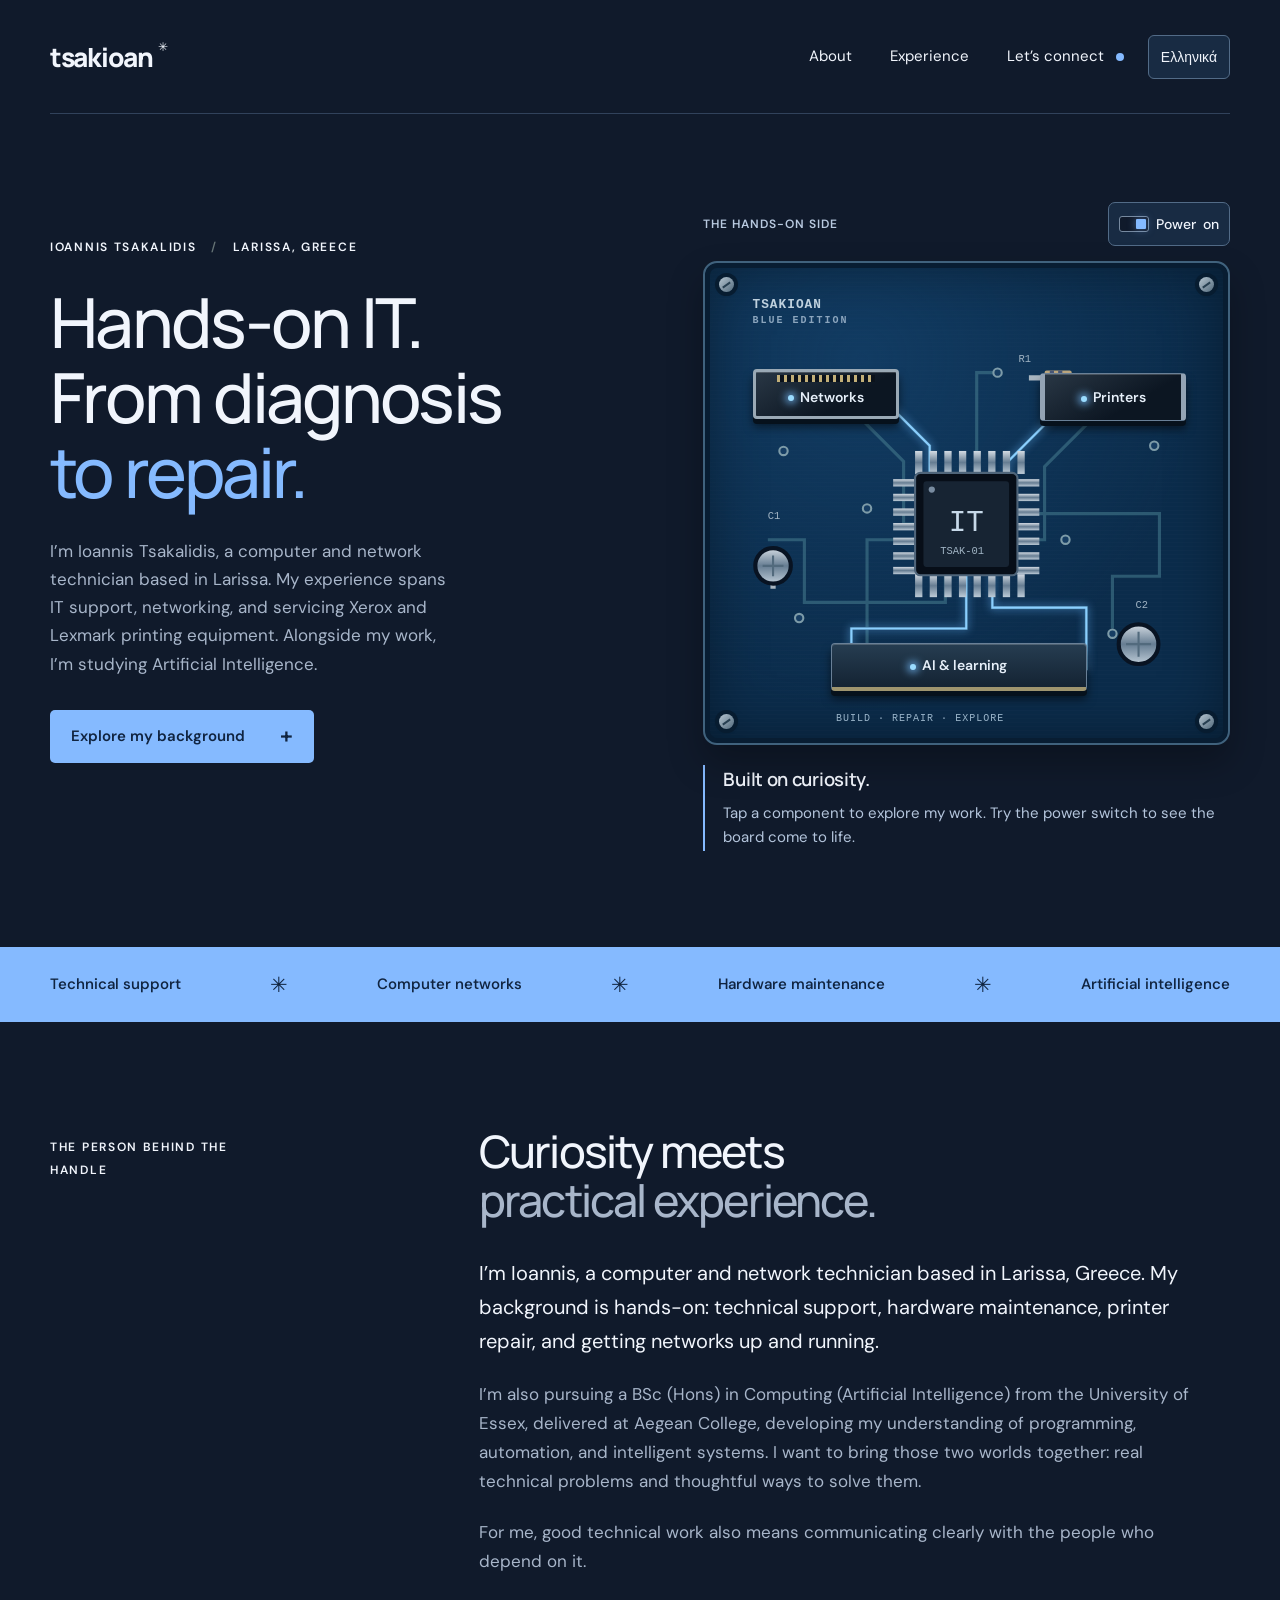
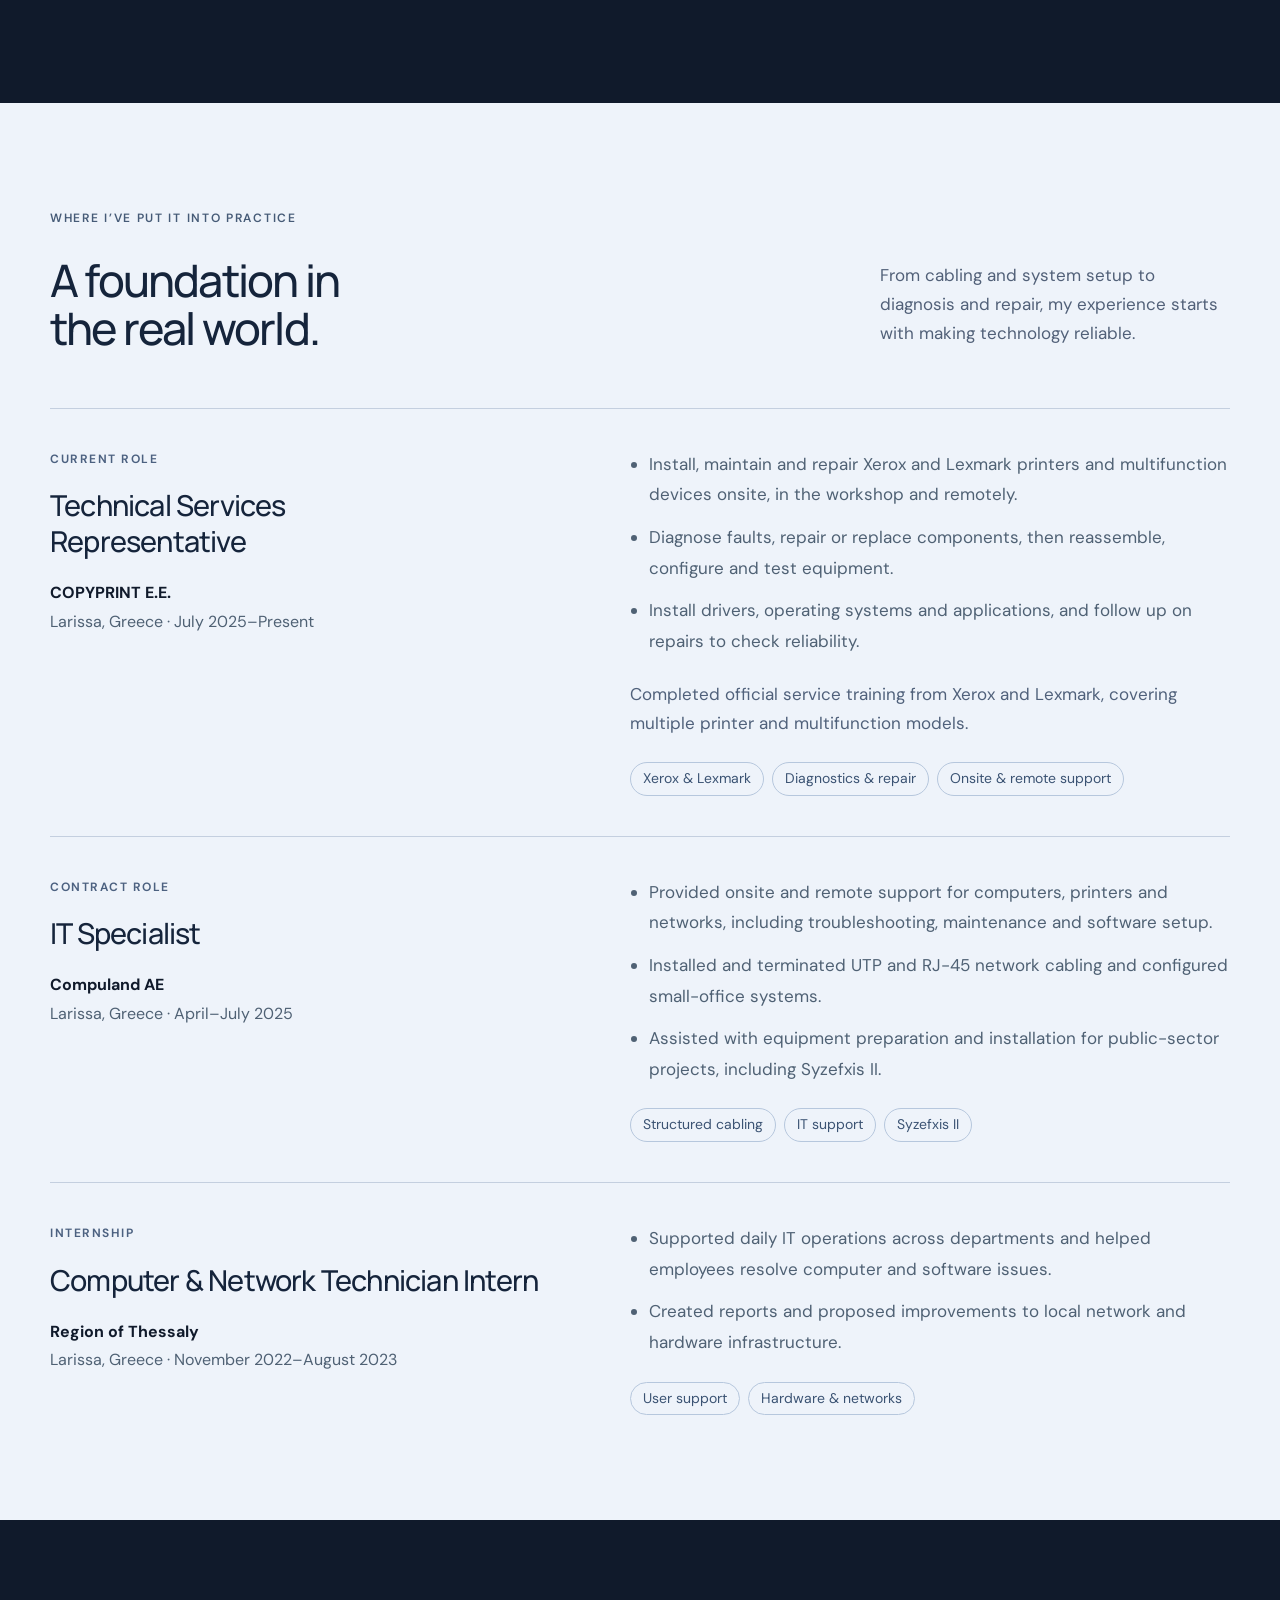
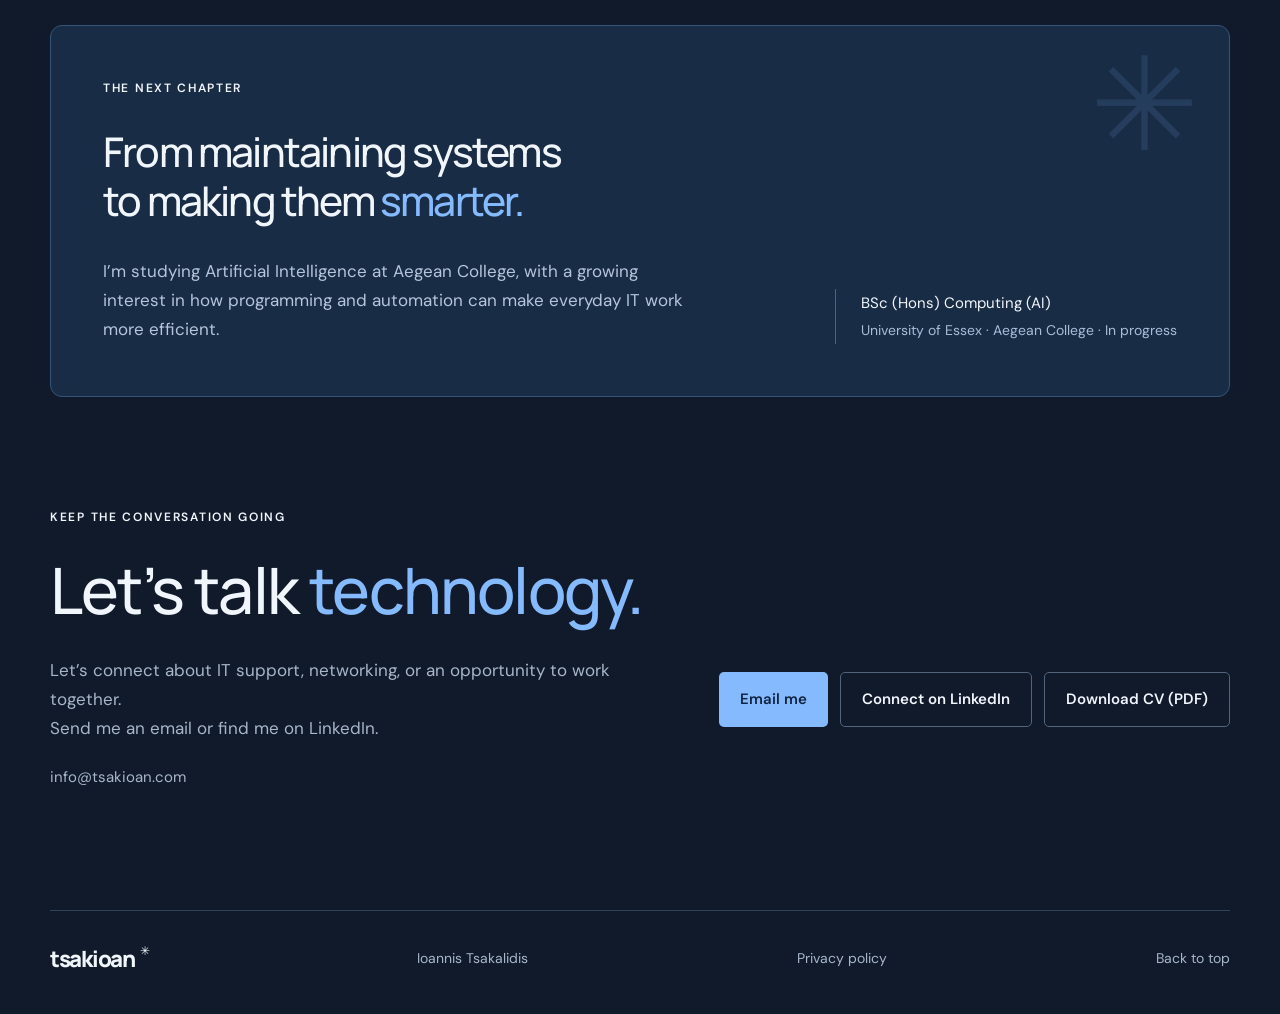
==== index.html @ 4e19851c "Remove inLanguage from Person structured data The Schema Markup Validator flagged inLanguage as unre" ====
<!doctype html>
<html lang="en">
  <head>
    <meta charset="utf-8" />
    <meta name="viewport" content="width=device-width, initial-scale=1" />
    <meta
      name="description"
      content="Ioannis Tsakalidis — computer and network technician based in Larissa, Greece, studying Artificial Intelligence. Explore my background in IT support, networking and hardware."
    />
    <meta name="theme-color" content="#101a2b" />
    <title>Ioannis Tsakalidis · IT & Artificial Intelligence</title>
    <link rel="canonical" href="https://tsakioan.com/" />
    <link rel="alternate" hreflang="en" href="https://tsakioan.com/" />
    <link rel="alternate" hreflang="el" href="https://tsakioan.com/el/" />
    <link rel="alternate" hreflang="x-default" href="https://tsakioan.com/" />
    <script id="language-redirect">
      // Visitors who chose Greek before go straight to the Greek page.
      try {
        if (localStorage.getItem("tsakioan-language") === "el")
          location.replace("el/" + location.search + location.hash);
      } catch {}
    </script>
    <meta property="og:type" content="website" />
    <meta property="og:site_name" content="Tsakioan" />
    <meta property="og:title" content="Ioannis Tsakalidis · IT &amp; Artificial Intelligence" />
    <meta
      property="og:description"
      content="Computer and network technician in Larissa, Greece, studying Artificial Intelligence. IT support, networking and Xerox/Lexmark printer repair."
    />
    <meta property="og:url" content="https://tsakioan.com/" />
    <meta property="og:image" content="https://tsakioan.com/og-image.png" />
    <meta property="og:image:width" content="1200" />
    <meta property="og:image:height" content="630" />
    <meta
      property="og:image:alt"
      content="tsakioan — Hands-on IT. From diagnosis to repair. Ioannis Tsakalidis, Larissa, Greece."
    />
    <meta property="og:locale" content="en_US" />
    <meta property="og:locale:alternate" content="el_GR" />
    <meta name="twitter:card" content="summary_large_image" />
    <link rel="icon" href="favicon.svg?v=20261123f" type="image/svg+xml" />
    <link rel="preload" href="fonts/dmsans-latin.woff2" as="font" type="font/woff2" crossorigin />
    <link rel="preload" href="fonts/manrope-latin.woff2" as="font" type="font/woff2" crossorigin />
    <link rel="stylesheet" href="style.css?v=20261123f" />
    <script type="application/ld+json">
      {
        "@context": "https://schema.org",
        "@type": "Person",
        "name": "Ioannis Tsakalidis",
        "url": "https://tsakioan.com/",
        "jobTitle": "Technical Services Representative",
        "worksFor": {
          "@type": "Organization",
          "name": "COPYPRINT E.E."
        },
        "address": {
          "@type": "PostalAddress",
          "addressLocality": "Larissa",
          "addressRegion": "Thessaly",
          "addressCountry": "GR"
        },
        "knowsAbout": [
          "IT support",
          "computer networks",
          "printer repair",
          "Xerox",
          "Lexmark",
          "artificial intelligence"
        ],
        "sameAs": ["https://www.linkedin.com/in/tsak/"],
        "alternateName": "Ιωάννης Τσακαλίδης"
      }
    </script>
  </head>
  <body>
    <a class="skip" href="#main">Skip to content</a>
    <header class="site-header wrap">
      <a class="wordmark" href="#" aria-label="Tsakioan home"
        >tsakioan<span aria-hidden="true">✳</span></a
      >
      <nav aria-label="Main navigation">
        <a href="#about">About</a><a href="#experience">Experience</a
        ><a href="#contact">Let’s connect <span class="link-dot" aria-hidden="true"></span></a>
      </nav>
      <a class="language-toggle" href="el/" hreflang="el" lang="el" aria-label="Αλλαγή σε Ελληνικά"
        >Ελληνικά</a
      >
    </header>
    <main id="main">
      <section class="hero wrap" aria-labelledby="hero-title">
        <div class="hero-copy">
          <p class="eyebrow">IOANNIS TSAKALIDIS <span> / </span> LARISSA, GREECE</p>
          <h1 id="hero-title">Hands-on IT.<br />From diagnosis<br /><em>to repair.</em></h1>
          <p class="hero-intro">
            I’m Ioannis Tsakalidis, a computer and network technician based in Larissa. My
            experience spans IT support, networking, and servicing Xerox and Lexmark printing
            equipment. Alongside my work, I’m studying Artificial Intelligence.
          </p>
          <a class="button" href="#experience"
            >Explore my background <span aria-hidden="true">+</span></a
          >
        </div>
        <section class="pcb-module" aria-label="Interactive circuit board">
          <div class="pcb-toolbar">
            <span>THE HANDS-ON SIDE</span
            ><button
              class="pcb-power"
              type="button"
              role="switch"
              aria-checked="true"
              aria-label="Circuit board power"
            >
              <span class="switch-track" aria-hidden="true"></span>Power
              <span class="power-state">on</span>
            </button>
          </div>
          <div class="pcb" data-powered="true">
            <span class="pcb-screw screw-tl" aria-hidden="true"></span
            ><span class="pcb-screw screw-tr" aria-hidden="true"></span
            ><span class="pcb-screw screw-bl" aria-hidden="true"></span
            ><span class="pcb-screw screw-br" aria-hidden="true"></span>
            <div class="pcb-brand" aria-hidden="true">TSAKIOAN <span>BLUE EDITION</span></div>
            <svg class="pcb-traces" viewBox="0 0 500 460" aria-hidden="true">
              <defs>
                <linearGradient id="metal" x2="0" y2="1">
                  <stop stop-color="#d3dbe3" />
                  <stop offset=".5" stop-color="#667d92" />
                  <stop offset="1" stop-color="#bdcbd7" />
                </linearGradient>
              </defs>
              <g class="trace-base" fill="none" stroke-width="3">
                <path
                  d="M80 125H165L215 175V205M105 145H145L190 190V250H210M415 125H355L290 190V210M400 150H370L325 195V265H290M250 290V350H140V380M275 290V330H365V390M230 290V325H95V265H60M290 240H435V300H390V350M210 265H155V400H230M260 210V105H280"
                />
              </g>
              <g class="trace-lit" fill="none" stroke-width="2">
                <path
                  d="M80 125H165L215 175V205M415 125H355L290 190V210M250 290V350H140V380M275 290V330H365V390"
                />
              </g>
              <g fill="#163d63" stroke="#7d9ba8" stroke-width="2">
                <circle cx="75" cy="180" r="4" />
                <circle cx="430" cy="175" r="4" />
                <circle cx="90" cy="340" r="4" />
                <circle cx="390" cy="355" r="4" />
                <circle cx="155" cy="235" r="4" />
                <circle cx="345" cy="265" r="4" />
                <circle cx="280" cy="105" r="4" />
                <circle cx="155" cy="400" r="4" />
              </g>
              <g fill="url(#metal)">
                <rect x="201" y="180" width="7" height="22" />
                <rect x="201" y="298" width="7" height="22" />
                <rect x="215" y="180" width="7" height="22" />
                <rect x="215" y="298" width="7" height="22" />
                <rect x="229" y="180" width="7" height="22" />
                <rect x="229" y="298" width="7" height="22" />
                <rect x="243" y="180" width="7" height="22" />
                <rect x="243" y="298" width="7" height="22" />
                <rect x="257" y="180" width="7" height="22" />
                <rect x="257" y="298" width="7" height="22" />
                <rect x="271" y="180" width="7" height="22" />
                <rect x="271" y="298" width="7" height="22" />
                <rect x="285" y="180" width="7" height="22" />
                <rect x="285" y="298" width="7" height="22" />
                <rect x="299" y="180" width="7" height="22" />
                <rect x="299" y="298" width="7" height="22" />
                <rect x="180" y="207" width="22" height="7" />
                <rect x="298" y="207" width="22" height="7" />
                <rect x="180" y="221" width="22" height="7" />
                <rect x="298" y="221" width="22" height="7" />
                <rect x="180" y="235" width="22" height="7" />
                <rect x="298" y="235" width="22" height="7" />
                <rect x="180" y="249" width="22" height="7" />
                <rect x="298" y="249" width="22" height="7" />
                <rect x="180" y="263" width="22" height="7" />
                <rect x="298" y="263" width="22" height="7" />
                <rect x="180" y="277" width="22" height="7" />
                <rect x="298" y="277" width="22" height="7" />
                <rect x="180" y="291" width="22" height="7" />
                <rect x="298" y="291" width="22" height="7" />
              </g>
              <rect
                x="201"
                y="201"
                width="98"
                height="98"
                rx="5"
                fill="#070e18"
                stroke="#4f657a"
                stroke-width="2"
              />
              <rect x="209" y="209" width="82" height="82" rx="3" fill="#172433" />
              <text
                x="250"
                y="257"
                fill="#c7d9e9"
                text-anchor="middle"
                font-size="28"
                font-family="monospace"
              >
                IT
              </text>
              <circle cx="217" cy="217" r="3" fill="#798ca0" />
              <g fill="#a1b4c4" font-family="monospace" font-size="10">
                <text x="225" y="279">TSAK-01</text>
                <text x="60" y="245">C1</text>
                <text x="412" y="330">C2</text>
                <text x="300" y="95">R1</text>
              </g>
              <g stroke="#a9b6c1" stroke-width="5"><path d="M310 110h55M65 275v37M415 345v35" /></g>
              <rect x="325" y="103" width="26" height="14" rx="2" fill="#bca77f" />
              <path d="M332 103v14M340 103v14" stroke="#495777" stroke-width="4" />
              <g fill="url(#metal)" stroke="#081322" stroke-width="4">
                <circle cx="65" cy="290" r="17" />
                <circle cx="415" cy="365" r="19" />
              </g>
              <g stroke="#526a7d" stroke-width="2">
                <path d="M55 290h20M65 280v20M403 365h24M415 353v24" />
              </g>
            </svg>
            <button class="pcb-part part-network" data-part="network" aria-pressed="false">
              <span class="port-pins" aria-hidden="true"></span
              ><span class="part-led" aria-hidden="true"></span>Networks
            </button>
            <button class="pcb-part part-hardware" data-part="hardware" aria-pressed="false">
              <span class="part-led" aria-hidden="true"></span>Printers<span
                class="chip-lines"
                aria-hidden="true"
              ></span>
            </button>
            <button class="pcb-part part-ai" data-part="ai" aria-pressed="false">
              <span class="part-led" aria-hidden="true"></span>AI & learning
            </button>
            <span class="pcb-silkscreen" aria-hidden="true">BUILD · REPAIR · EXPLORE</span>
          </div>
          <div class="pcb-detail" aria-live="polite" aria-atomic="true">
            <h2>Built on curiosity.</h2>
            <p>
              Tap a component to explore my work. Flip the power switch to bring the board to life.
            </p>
          </div>
          <div class="pcb-demo" hidden>
            <div class="demo-top">
              <span class="demo-label"></span
              ><span class="demo-number" aria-hidden="true">01 / 03</span>
            </div>
            <div class="demo-visual" aria-hidden="true">
              <div class="demo-network">
                <span class="net-node">PC</span><span class="net-wire"></span
                ><span class="net-node">LAN</span><span class="net-wire"></span
                ><span class="net-node">IP</span>
              </div>
              <div class="demo-printer">
                <div class="printer-body"><i></i><span class="printer-slot"></span></div>
                <div class="printer-page">
                  <b>TSAK / TEST</b><span></span><span></span><span></span><i></i>
                </div>
              </div>
            </div>
            <p class="demo-status" role="status" aria-live="polite" aria-atomic="true"></p>
            <button class="demo-run" type="button"></button>
            <p class="demo-note"></p>
            <a class="demo-print-link" href="print-test.html"></a>
          </div>
          <noscript
            ><p>
              My background spans networks and hardware support, and I’m studying Artificial
              Intelligence. Enable JavaScript to explore the board.
            </p></noscript
          >
        </section>
      </section>
      <div class="expertise-strip">
        <div class="wrap">
          <span>Technical support</span><i aria-hidden="true">✳</i><span>Computer networks</span
          ><i aria-hidden="true">✳</i><span>Hardware maintenance</span><i aria-hidden="true">✳</i
          ><span>Artificial intelligence</span>
        </div>
      </div>
      <section class="about wrap section" id="about" aria-labelledby="about-title">
        <p class="eyebrow section-label">THE PERSON BEHIND THE HANDLE</p>
        <div>
          <h2 id="about-title">
            Curiosity meets<br /><span class="muted">practical experience.</span>
          </h2>
          <p class="large-copy">
            I’m Ioannis, a computer and network technician based in Larissa, Greece. My background
            is hands-on: technical support, hardware maintenance, printer repair, and getting
            networks up and running.
          </p>
          <p>
            I’m also pursuing a BSc (Hons) in Computing (Artificial Intelligence) from the
            University of Essex, delivered at Aegean College, developing my understanding of
            programming, automation, and intelligent systems. I want to bring those two worlds
            together: real technical problems and thoughtful ways to solve them.
          </p>
          <p>
            For me, good technical work also means communicating clearly with the people who depend
            on it.
          </p>
        </div>
      </section>
      <section class="experience section" id="experience" aria-labelledby="experience-title">
        <div class="wrap">
          <div class="section-heading">
            <div>
              <p class="eyebrow">WHERE I’VE PUT IT INTO PRACTICE</p>
              <h2 id="experience-title">A foundation in<br />the real world.</h2>
            </div>
            <p>
              From cabling and system setup to diagnosis and repair, my experience starts with
              making technology reliable.
            </p>
          </div>
          <div class="experience-list">
            <article>
              <div class="experience-title">
                <span class="category">CURRENT ROLE</span>
                <h3>Technical Services<br />Representative</h3>
                <p>
                  <strong>COPYPRINT E.E.</strong><br /><span
                    >Larissa, Greece · July 2025–Present</span
                  >
                </p>
              </div>
              <div class="experience-detail">
                <ul class="role-duties">
                  <li>
                    Install, maintain and repair Xerox and Lexmark printers and multifunction
                    devices onsite, in the workshop and remotely.
                  </li>
                  <li>
                    Diagnose faults, repair or replace components, then reassemble, configure and
                    test equipment.
                  </li>
                  <li>
                    Install drivers, operating systems and applications, and follow up on repairs to
                    check reliability.
                  </li>
                </ul>
                <p>
                  Completed official service training from Xerox and Lexmark, covering multiple
                  printer and multifunction models.
                </p>
                <ul class="tags" aria-label="Technical support skills">
                  <li>Xerox & Lexmark</li>
                  <li>Diagnostics & repair</li>
                  <li>Onsite & remote support</li>
                </ul>
              </div>
            </article>
            <article>
              <div class="experience-title">
                <span class="category">CONTRACT ROLE</span>
                <h3>IT Specialist</h3>
                <p>
                  <strong>Compuland AE</strong><br /><span>Larissa, Greece · April–July 2025</span>
                </p>
              </div>
              <div class="experience-detail">
                <ul class="role-duties">
                  <li>
                    Provided onsite and remote support for computers, printers and networks,
                    including troubleshooting, maintenance and software setup.
                  </li>
                  <li>
                    Installed and terminated UTP and RJ-45 network cabling and configured
                    small-office systems.
                  </li>
                  <li>
                    Assisted with equipment preparation and installation for public-sector projects,
                    including Syzefxis II.
                  </li>
                </ul>
                <ul class="tags">
                  <li>Structured cabling</li>
                  <li>IT support</li>
                  <li>Syzefxis II</li>
                </ul>
              </div>
            </article>
            <article>
              <div class="experience-title">
                <span class="category">INTERNSHIP</span>
                <h3>Computer &amp; Network Technician Intern</h3>
                <p>
                  <strong>Region of Thessaly</strong><br /><span
                    >Larissa, Greece · November 2022–August 2023</span
                  >
                </p>
              </div>
              <div class="experience-detail">
                <ul class="role-duties">
                  <li>
                    Supported daily IT operations across departments and helped employees resolve
                    computer and software issues.
                  </li>
                  <li>
                    Created reports and proposed improvements to local network and hardware
                    infrastructure.
                  </li>
                </ul>
                <ul class="tags">
                  <li>User support</li>
                  <li>Hardware & networks</li>
                </ul>
              </div>
            </article>
          </div>
        </div>
      </section>
      <section class="learning wrap section" aria-labelledby="learning-title">
        <div class="learning-card">
          <p class="eyebrow">THE NEXT CHAPTER</p>
          <h2 id="learning-title">
            From maintaining systems<br />to making them <em>smarter.</em>
          </h2>
          <div class="learning-bottom">
            <p>
              I’m studying Artificial Intelligence at Aegean College, with a growing interest in how
              programming and automation can make everyday IT work more efficient.
            </p>
            <div class="study-note">
              <span>BSc (Hons) Computing (AI)</span
              ><span>University of Essex · Aegean College · In progress</span>
            </div>
          </div>
        </div>
      </section>
      <section class="contact wrap section" id="contact" aria-labelledby="contact-title">
        <p class="eyebrow">KEEP THE CONVERSATION GOING</p>
        <h2 id="contact-title">Let’s talk <em>technology.</em></h2>
        <div class="contact-bottom">
          <p>
            Let’s connect about IT support, networking, or an opportunity to work together.<br />Send
            me an email or find me on LinkedIn.
          </p>
          <div class="contact-actions">
            <a class="button" href="mailto:info@tsakioan.com">Email me</a
            ><a
              class="button button-light"
              href="https://www.linkedin.com/in/tsak/"
              target="_blank"
              rel="noopener noreferrer"
              >Connect on LinkedIn<span class="sr-only"> (opens in a new tab)</span></a
            ><a class="button button-light" href="cv-en.pdf" download="Ioannis-Tsakalidis-CV.pdf"
              >Download CV (PDF)</a
            >
          </div>
        </div>
        <p class="contact-address"><a href="mailto:info@tsakioan.com">info@tsakioan.com</a></p>
      </section>
    </main>
    <footer class="wrap">
      <a class="wordmark" href="#">tsakioan<span aria-hidden="true">✳</span></a
      ><span>Ioannis Tsakalidis</span><a href="privacy.html">Privacy policy</a
      ><a href="#main">Back to top</a>
    </footer>
    <script src="language.js?v=20261123f" defer></script>
    <script src="board.js?v=20261123f" defer></script>
  </body>
</html>
---- style.css ----
@font-face {
  font-family: "DM Sans";
  font-style: normal;
  font-weight: 400 700;
  font-display: swap;
  src: url(fonts/dmsans-latin-ext.woff2) format("woff2");
  unicode-range: U+0100-02BA, U+02BD-02C5, U+02C7-02CC, U+02CE-02D7, U+02DD-02FF, U+0304, U+0308,
    U+0329, U+1D00-1DBF, U+1E00-1E9F, U+1EF2-1EFF, U+2020, U+20A0-20AB, U+20AD-20C4, U+2113,
    U+2C60-2C7F, U+A720-A7FF;
}
@font-face {
  font-family: "DM Sans";
  font-style: normal;
  font-weight: 400 700;
  font-display: swap;
  src: url(fonts/dmsans-latin.woff2) format("woff2");
  unicode-range: U+0000-00FF, U+0131, U+0152-0153, U+02BB-02BC, U+02C6, U+02DA, U+02DC, U+0304,
    U+0308, U+0329, U+2000-206F, U+20AC, U+2122, U+2191, U+2193, U+2212, U+2215, U+FEFF, U+FFFD;
}
@font-face {
  font-family: "Manrope";
  font-style: normal;
  font-weight: 400 800;
  font-display: swap;
  src: url(fonts/manrope-greek.woff2) format("woff2");
  unicode-range: U+0370-0377, U+037A-037F, U+0384-038A, U+038C, U+038E-03A1, U+03A3-03FF;
}
@font-face {
  font-family: "Manrope";
  font-style: normal;
  font-weight: 400 800;
  font-display: swap;
  src: url(fonts/manrope-latin-ext.woff2) format("woff2");
  unicode-range: U+0100-02BA, U+02BD-02C5, U+02C7-02CC, U+02CE-02D7, U+02DD-02FF, U+0304, U+0308,
    U+0329, U+1D00-1DBF, U+1E00-1E9F, U+1EF2-1EFF, U+2020, U+20A0-20AB, U+20AD-20C4, U+2113,
    U+2C60-2C7F, U+A720-A7FF;
}
@font-face {
  font-family: "Manrope";
  font-style: normal;
  font-weight: 400 800;
  font-display: swap;
  src: url(fonts/manrope-latin.woff2) format("woff2");
  unicode-range: U+0000-00FF, U+0131, U+0152-0153, U+02BB-02BC, U+02C6, U+02DA, U+02DC, U+0304,
    U+0308, U+0329, U+2000-206F, U+20AC, U+2122, U+2191, U+2193, U+2212, U+2215, U+FEFF, U+FFFD;
}
:root {
  --bg: #101a2b;
  --ink: #f1f5fc;
  --muted: #a8b6ca;
  --accent: #85baff;
  --line: #31425b;
  --font: "DM Sans", sans-serif;
  --display: "Manrope", sans-serif;
  color-scheme: dark;
}
* {
  box-sizing: border-box;
}
html {
  scroll-behavior: smooth;
  scroll-padding-top: 30px;
}
body {
  margin: 0;
  background: var(--bg);
  color: var(--ink);
  font: 400 1.0625rem/1.7 var(--font);
  -webkit-font-smoothing: antialiased;
}
a {
  color: inherit;
  text-decoration: none;
}
a:focus-visible {
  outline: 3px solid var(--accent);
  outline-offset: 7px;
}
a:hover {
  color: var(--accent);
}
::selection {
  background: var(--accent);
  color: var(--bg);
}
.wrap {
  width: min(1220px, calc(100% - 100px));
  margin: auto;
}
.site-header {
  display: flex;
  justify-content: space-between;
  align-items: center;
  min-height: 114px;
  border-bottom: 1px solid var(--line);
}
.wordmark {
  font: 800 1.65rem var(--display);
  letter-spacing: -1.3px;
}
.wordmark span {
  font: 400 0.75rem var(--font);
  vertical-align: top;
  margin-left: 5px;
}
nav {
  display: flex;
  gap: 38px;
  font-size: 0.9375rem;
}
nav a {
  display: flex;
  align-items: center;
  gap: 12px;
}
.link-dot {
  height: 8px;
  width: 8px;
  background: var(--accent);
  border-radius: 100%;
}
.hero {
  display: grid;
  grid-template-columns: 1.15fr 1fr;
  gap: 60px;
  align-items: center;
  padding-top: 88px;
  padding-bottom: 96px;
}
.eyebrow {
  font-size: 0.75rem;
  letter-spacing: 1.7px;
  font-weight: 600;
  margin: 0 0 28px;
}
.eyebrow span {
  color: #657375;
  margin: 0 10px;
}
h1,
h2,
h3,
p {
  margin-top: 0;
}
h1,
h2,
h3 {
  font-family: var(--display);
  font-weight: 500;
  line-height: 1.08;
  letter-spacing: -2.7px;
}
h1 {
  font-size: clamp(3.4rem, 5.4vw, 5.25rem);
  margin-bottom: 28px;
}
em {
  font-style: normal;
  color: var(--accent);
}
.hero-intro {
  color: var(--muted);
  font-size: 1.0625rem;
  line-height: 1.65;
  max-width: 400px;
  margin-bottom: 32px;
}
.button {
  display: inline-flex;
  align-items: center;
  justify-content: space-between;
  gap: 35px;
  background: var(--accent);
  color: #102440;
  border-radius: 5px;
  padding: 14px 21px;
  font-size: 0.9375rem;
  font-weight: 600;
  transition:
    background 0.2s,
    transform 0.2s;
}
.button:hover {
  background: #b3d5ff;
  color: #102440;
  transform: translateY(-2px);
}
.button > span:not(.sr-only) {
  font-size: 1.4rem;
  line-height: 1;
}
.system-art {
  background: #15243a;
  border: 1px solid #314766;
  border-radius: 16px;
  padding: 24px 20px 20px;
  transform: rotate(2deg);
  overflow: hidden;
}
.system-art svg {
  width: 100%;
  display: block;
}
.art-label,
.art-bottom {
  font-family: monospace;
  letter-spacing: 1px;
  font-size: 0.6875rem;
  color: #b8c9df;
}
.art-label {
  padding-left: 8px;
}
.art-bottom {
  display: flex;
  justify-content: space-between;
  border-top: 1px solid #354e70;
  padding-top: 16px;
}
.expertise-strip {
  background: var(--accent);
  color: #102440;
  padding: 20px 0;
}
.expertise-strip .wrap {
  display: flex;
  align-items: center;
  justify-content: space-between;
  gap: 22px;
  font-size: 0.9375rem;
  font-weight: 550;
}
.expertise-strip i {
  font-size: 1.3rem;
  font-style: normal;
}
.section {
  padding-top: 105px;
  padding-bottom: 105px;
}
.about {
  display: grid;
  grid-template-columns: 0.65fr 1.4fr;
  gap: 80px;
}
.section-label {
  padding-top: 9px;
  max-width: 200px;
  line-height: 1.9;
}
h2 {
  font-size: clamp(2.25rem, 3.5vw, 3.5rem);
  margin-bottom: 32px;
  letter-spacing: -1.8px;
}
.muted {
  color: var(--muted);
}
.about p:not(.eyebrow) {
  max-width: 730px;
  color: var(--muted);
  margin-bottom: 22px;
}
.about .large-copy {
  font-size: 1.25rem;
  color: var(--ink) !important;
}
.experience {
  background: #eef3fa;
  color: #15243b;
}
.section-heading {
  display: flex;
  justify-content: space-between;
  align-items: flex-end;
  gap: 70px;
  margin-bottom: 55px;
}
.section-heading h2 {
  margin-bottom: 0;
}
.section-heading > p {
  max-width: 350px;
  color: #516078;
  margin-bottom: 5px;
}
.experience .eyebrow {
  color: #465b77;
}
.experience-list article {
  display: grid;
  grid-template-columns: 1fr 1.2fr;
  gap: 80px;
  padding: 40px 0;
  border-top: 1px solid #c4cfdf;
}
.experience-list article:last-child {
  padding-bottom: 0;
}
.category {
  display: block;
  font-size: 0.75rem;
  font-weight: 650;
  letter-spacing: 1.5px;
  color: #4c6180;
  margin-bottom: 18px;
}
h3 {
  font-size: 1.8rem;
  letter-spacing: -0.8px;
  line-height: 1.25;
  margin-bottom: 0;
}
.experience-detail p {
  color: #50617b;
  max-width: 580px;
}
.tags {
  display: flex;
  gap: 8px;
  flex-wrap: wrap;
  padding: 0;
  margin: 24px 0 0;
  list-style: none;
}
.tags li {
  font-size: 0.875rem;
  padding: 4px 12px;
  border: 1px solid #b6c7dd;
  border-radius: 30px;
  color: #3b5373;
}
.learning {
  padding-bottom: 0;
}
.learning-card {
  padding: 52px;
  background: #192c46;
  border: 1px solid #345478;
  border-radius: 12px;
  position: relative;
  overflow: hidden;
}
.learning-card:after {
  content: "✳";
  position: absolute;
  right: 30px;
  top: 15px;
  font-size: 130px;
  color: #85baff;
  opacity: 0.12;
  line-height: 1;
  pointer-events: none;
}
.learning-card h2 {
  font-size: clamp(2rem, 3.2vw, 3rem);
  max-width: 820px;
  line-height: 1.2;
}
.learning-bottom {
  display: flex;
  justify-content: space-between;
  gap: 60px;
  align-items: flex-end;
}
.learning-bottom p {
  max-width: 590px;
  color: #b5c5db;
  margin: 0;
}
.study-note {
  min-width: 230px;
  border-left: 1px solid #4b6587;
  padding-left: 25px;
  font-size: 0.9375rem;
  line-height: 1.9;
}
.study-note span {
  display: block;
}
.study-note span + span {
  font-size: 0.875rem;
  color: #a9bdd7;
}
.contact {
  padding-top: 110px;
}
.contact h2 {
  font-size: clamp(2.4rem, 5vw, 4.3rem);
}
.contact-bottom {
  display: flex;
  justify-content: space-between;
  align-items: center;
  gap: 40px;
}
.contact-bottom p {
  color: var(--muted);
  margin: 0;
}
.button-light {
  background: transparent;
  color: var(--ink);
  border: 1px solid #52647d;
}
.button-light:hover {
  background: transparent;
  border-color: var(--accent);
  color: var(--accent);
  transform: none;
}
.button-light > span:not(.sr-only) {
  font-size: 1rem;
  font-weight: 800;
}
footer {
  display: flex;
  align-items: center;
  justify-content: space-between;
  border-top: 1px solid var(--line);
  padding: 32px 0 40px;
  font-size: 0.875rem;
  color: var(--muted);
}
footer .wordmark {
  color: var(--ink);
  font-size: 1.4rem;
}
.skip {
  position: absolute;
  left: 10px;
  top: -90px;
  padding: 12px;
  background: var(--accent);
  color: #111;
  z-index: 5;
}
.skip:focus {
  top: 10px;
}
.sr-only {
  position: absolute;
  width: 1px;
  height: 1px;
  padding: 0;
  margin: -1px;
  overflow: hidden;
  clip: rect(0, 0, 0, 0);
  white-space: nowrap;
  border: 0;
}
@media (min-width: 1500px) {
  .hero {
    padding-top: 105px;
    padding-bottom: 115px;
  }
}
@media (max-width: 1000px) {
  .wrap {
    width: calc(100% - 64px);
  }
  .hero {
    gap: 30px;
  }
  .hero h1 {
    font-size: 3.6rem;
  }
  .system-art {
    padding: 18px 12px;
  }
  .art-label,
  .art-bottom {
    font-size: 0.6rem;
  }
  .about {
    gap: 40px;
    grid-template-columns: 0.6fr 1.4fr;
  }
  .expertise-strip .wrap {
    gap: 14px;
    font-size: 0.8rem;
  }
  .experience-list article {
    gap: 40px;
  }
  .learning-card {
    padding: 35px;
  }
  .learning-bottom {
    gap: 30px;
  }
  .study-note {
    min-width: 205px;
  }
}
@media (max-width: 720px) {
  .wrap {
    width: calc(100% - 40px);
  }
  .site-header {
    min-height: 85px;
  }
  .wordmark {
    font-size: 1.45rem;
  }
  nav {
    gap: 18px;
    font-size: 0.875rem;
  }
  nav a:last-child {
    display: none;
  }
  .hero {
    grid-template-columns: 1fr;
    padding-top: 55px;
    padding-bottom: 55px;
    gap: 48px;
  }
  .hero h1 {
    font-size: clamp(3.1rem, 11vw, 4.4rem);
    letter-spacing: -2.3px;
  }
  .hero .eyebrow {
    font-size: 0.625rem;
    letter-spacing: 1.2px;
  }
  .hero-intro {
    max-width: 390px;
  }
  .system-art {
    width: min(100% - 10px, 430px);
    margin: auto;
    padding: 22px 18px;
  }
  .art-label,
  .art-bottom {
    font-size: 0.625rem;
  }
  .expertise-strip .wrap {
    display: grid;
    grid-template-columns: 1fr 1fr;
    gap: 8px 20px;
    font-size: 0.8125rem;
  }
  .expertise-strip i {
    display: none;
  }
  .section {
    padding-top: 65px;
    padding-bottom: 65px;
  }
  .about {
    grid-template-columns: 1fr;
    gap: 20px;
  }
  .section-label {
    max-width: none;
    margin-bottom: 0;
  }
  .about .large-copy {
    font-size: 1.125rem;
  }
  h2 {
    letter-spacing: -1.3px;
  }
  .section-heading {
    display: block;
    margin-bottom: 35px;
  }
  .section-heading > p {
    margin-top: 24px;
    max-width: none;
  }
  .experience-list article {
    grid-template-columns: 1fr;
    gap: 24px;
    padding: 30px 0;
  }
  h3 {
    font-size: 1.6rem;
  }
  .learning {
    padding-bottom: 0;
  }
  .learning-card {
    padding: 28px 23px;
  }
  .learning-bottom {
    display: block;
  }
  .study-note {
    margin-top: 30px;
  }
  .learning-card h2 {
    font-size: 2rem;
  }
  .contact-bottom {
    display: block;
  }
  .contact-bottom .button {
    margin-top: 28px;
  }
  footer {
    flex-wrap: wrap;
    gap: 20px;
  }
  footer > span {
    display: none;
  }
  .eyebrow {
    font-size: 0.6875rem;
  }
}
@media (prefers-reduced-motion: reduce) {
  html {
    scroll-behavior: auto;
  }
  .button {
    transition: none;
  }
}

/* Keep illustration labels at a readable size instead of scaling them with the SVG. */
.mobile-art-labels {
  display: none;
}
@media (max-width: 720px) {
  .system-art {
    transform: none;
  }
  .system-art .diagram-labels {
    display: none;
  }
  .mobile-art-labels {
    display: flex;
    flex-wrap: wrap;
    gap: 8px;
    margin: 0 0 20px;
  }
  .mobile-art-labels span {
    font-size: 0.875rem;
    line-height: 1.5;
    color: #f1f5fc;
    background: #172b46;
    border: 1px solid #4a668b;
    border-radius: 8px;
    padding: 6px 10px;
  }
  .art-label,
  .art-bottom {
    font-size: 0.875rem;
    letter-spacing: 0.4px;
    line-height: 1.6;
    color: #d1dff2;
  }
  .art-label {
    padding-left: 0;
  }
  .art-bottom {
    gap: 12px;
    flex-wrap: wrap;
  }
}

@media (min-width: 721px) {
  .art-label,
  .art-bottom {
    font-size: 0.875rem;
    letter-spacing: 0.4px;
    line-height: 1.6;
    color: #d1dff2;
  }
  .art-bottom {
    gap: 12px;
    flex-wrap: wrap;
  }
}
/* Interactive blue PCB */
.pcb-module {
  min-width: 0;
}
.pcb-toolbar {
  display: flex;
  justify-content: space-between;
  align-items: center;
  gap: 12px;
  margin-bottom: 15px;
  font: 600 0.75rem var(--font);
  letter-spacing: 1px;
  color: #b8c9df;
}
.pcb-power {
  display: flex;
  align-items: center;
  gap: 7px;
  background: #182b43;
  border: 1px solid #526b87;
  border-radius: 7px;
  color: #f1f5fc;
  padding: 10px;
  font: 500 0.875rem var(--font);
  min-height: 44px;
  cursor: pointer;
}
.switch-track {
  width: 30px;
  height: 16px;
  background: #101a2b;
  border: 1px solid #76899f;
  border-radius: 3px;
  position: relative;
}
.switch-track:after {
  content: "";
  position: absolute;
  left: 2px;
  top: 2px;
  width: 10px;
  height: 10px;
  border-radius: 1px;
  background: #748398;
  transition:
    transform 0.25s,
    background 0.25s;
}
.pcb-power[aria-checked="true"] .switch-track:after {
  transform: translateX(14px);
  background: #85baff;
  box-shadow: 0 0 8px #85baff80;
}
.pcb {
  position: relative;
  aspect-ratio: 500/460;
  background: radial-gradient(ellipse at 30% 20%, #16477490, transparent 65%),
    repeating-linear-gradient(0deg, #ffffff03 0 1px, transparent 1px 4px), #0b2c4b;
  border: 2px solid #40627d;
  border-radius: 14px;
  box-shadow:
    inset 0 0 0 5px #081d32,
    inset 0 0 60px #0006,
    0 18px 35px #0004;
  isolation: isolate;
}
.pcb-traces {
  position: absolute;
  inset: 0;
  width: 100%;
  height: 100%;
}
.trace-base {
  stroke: #487f91;
  opacity: 0.55;
}
.trace-lit {
  stroke: #8bcfff;
  filter: drop-shadow(0 0 4px #6bb9ff);
  stroke-dasharray: 700;
  animation: trace-start 1.1s ease-out both;
  transition: opacity 0.3s;
}
.pcb[data-powered="false"] .trace-lit {
  opacity: 0;
  animation: none;
}
.pcb-brand {
  position: absolute;
  left: 9%;
  top: 7%;
  color: #bfd1de;
  font: 600 0.8rem monospace;
  letter-spacing: 1px;
}
.pcb-brand span {
  display: block;
  font-size: 0.625rem;
  letter-spacing: 2px;
  color: #8ba5bd;
  margin-top: 3px;
}
.pcb-screw {
  position: absolute;
  width: 15px;
  height: 15px;
  border-radius: 50%;
  background: linear-gradient(135deg, #b7c6d1, #526a7c);
  box-shadow:
    0 0 0 4px #071c30,
    0 1px 4px #000;
}
.pcb-screw:after {
  content: "";
  position: absolute;
  left: 3px;
  right: 3px;
  top: 7px;
  height: 2px;
  background: #273f51;
  transform: rotate(-35deg);
}
.screw-tl {
  left: 14px;
  top: 14px;
}
.screw-tr {
  right: 14px;
  top: 14px;
}
.screw-bl {
  left: 14px;
  bottom: 14px;
}
.screw-br {
  right: 14px;
  bottom: 14px;
}
.pcb-part {
  position: absolute;
  z-index: 1;
  color: #e6eff9;
  font: 600 0.875rem var(--font);
  cursor: pointer;
  min-height: 48px;
  border-radius: 4px;
  border: 1px solid #698097;
  background: linear-gradient(150deg, #293745, #0c1622 65%);
  box-shadow:
    0 5px 0 #06111c,
    0 8px 10px #0008,
    inset 0 1px 0 #ffffff30;
  transition:
    box-shadow 0.2s,
    border-color 0.2s;
  padding: 10px 8px;
}
.pcb-part:hover:not(:disabled),
.pcb-part[aria-pressed="true"] {
  border-color: #a4d7ff;
  box-shadow:
    0 5px 0 #06111c,
    0 0 18px #73b9ff60;
}
.pcb-part:focus-visible,
.pcb-power:focus-visible {
  outline: 3px solid #c2e4ff;
  outline-offset: 5px;
}
.part-network {
  left: 9%;
  top: 22%;
  width: 28%;
  border: 3px solid #9aa9b5;
  padding-top: 16px;
}
.port-pins {
  position: absolute;
  top: 3px;
  left: 15%;
  right: 15%;
  height: 7px;
  background: repeating-linear-gradient(90deg, #c2af78 0 3px, #0b121b 3px 7px);
}
.part-hardware {
  right: 8%;
  top: 23%;
  width: 28%;
  border-left: 5px solid #93a3b4;
  border-right: 5px solid #93a3b4;
}
.part-ai {
  left: 24%;
  bottom: 11%;
  width: 49%;
  background: linear-gradient(#263d51, #142333);
  border-bottom: 4px solid #9f956f;
}
.part-led {
  display: inline-block;
  width: 6px;
  height: 6px;
  margin-right: 6px;
  vertical-align: middle;
  border-radius: 50%;
  background: #9adcff;
  box-shadow: 0 0 8px 2px #77bfff;
  transition:
    background 0.3s,
    box-shadow 0.3s;
}
.pcb[data-powered="false"] .part-led {
  background: #546477;
  box-shadow: none;
}
.pcb-part:disabled {
  cursor: default;
  color: #91a3b5;
}
.pcb-silkscreen {
  position: absolute;
  bottom: 4%;
  left: 25%;
  font: 0.625rem monospace;
  letter-spacing: 1px;
  color: #9bb5ca;
}
.pcb-detail {
  margin-top: 20px;
  border-left: 2px solid #85baff;
  padding: 2px 0 2px 18px;
  min-height: 140px;
}
.pcb-detail h2 {
  font: 600 1.15rem/1.4 var(--display);
  letter-spacing: -0.3px;
  margin: 0 0 8px;
}
.pcb-detail p {
  font-size: 0.9375rem;
  line-height: 1.6;
  color: #b4c5dc;
  margin: 0;
}
.hero {
  gap: 48px;
}
@keyframes trace-start {
  from {
    stroke-dashoffset: 700;
  }
  to {
    stroke-dashoffset: 0;
  }
}
@media (min-width: 721px) and (max-width: 1000px) {
  .hero {
    grid-template-columns: 1fr 1fr;
    gap: 28px;
  }
  .pcb-part {
    font-size: 0.75rem;
    padding-left: 3px;
    padding-right: 3px;
  }
  .pcb-toolbar {
    flex-wrap: wrap;
  }
  .pcb-brand {
    font-size: 0.6875rem;
  }
  .pcb-detail {
    min-height: 180px;
  }
}
@media (max-width: 720px) {
  .pcb-module {
    width: min(100%, 460px);
    margin: auto;
  }
  .pcb-detail {
    min-height: 155px;
  }
  .pcb-toolbar {
    font-size: 0.6875rem;
    letter-spacing: 0.5px;
  }
}
@media (max-width: 360px) {
  .pcb-part {
    font-size: 0.75rem;
  }
  .pcb-brand {
    font-size: 0.6875rem;
  }
  .pcb-silkscreen {
    font-size: 0.5rem;
    left: 22%;
  }
}
@media (prefers-reduced-motion: reduce) {
  .trace-lit {
    animation: none;
  }
  .pcb-part,
  .part-led,
  .switch-track:after {
    transition: none;
  }
}
@media (max-width: 720px) {
  .pcb-brand {
    left: 12%;
    top: 8%;
  }
  .part-network {
    left: 5%;
    width: 34%;
  }
  .part-hardware {
    right: 5%;
    width: 34%;
  }
  .pcb-part {
    font-size: 0.875rem;
    padding-left: 4px;
    padding-right: 4px;
  }
  .part-ai {
    left: 22%;
    width: 56%;
  }
}
.language-toggle {
  display: inline-flex;
  align-items: center;
  background: #182b43;
  border: 1px solid #526b87;
  color: #f1f5fc;
  border-radius: 6px;
  padding: 10px 12px;
  min-height: 44px;
  font: 500 0.875rem var(--font);
  cursor: pointer;
  margin-left: 24px;
}
.language-toggle[hidden] {
  display: none;
}
.language-toggle:focus-visible {
  outline: 3px solid #85baff;
  outline-offset: 4px;
}
.site-header nav {
  margin-left: auto;
}
.contact-actions {
  display: flex;
  gap: 12px;
  flex-wrap: wrap;
  flex-shrink: 0;
}
.contact-address {
  margin-top: 22px;
  font-size: 0.9375rem;
  color: var(--muted);
  overflow-wrap: anywhere;
}
html[lang="el"] h1 {
  font-size: clamp(2.7rem, 4.3vw, 4.3rem);
  letter-spacing: -1.8px;
}
html[lang="el"] .hero .eyebrow {
  line-height: 1.8;
}
html[lang="el"] .button {
  gap: 16px;
}
html[lang="el"] .contact-bottom {
  align-items: flex-start;
  flex-wrap: wrap;
}
html[lang="el"] .pcb-detail {
  min-height: 180px;
}
@media (max-width: 1000px) {
  .contact-bottom {
    flex-wrap: wrap;
  }
  .site-header nav {
    gap: 20px;
  }
}
@media (max-width: 720px) {
  .site-header {
    flex-wrap: wrap;
    padding: 16px 0;
    gap: 12px;
  }
  .site-header .wordmark {
    margin-right: auto;
  }
  .language-toggle {
    margin: 0;
  }
  .site-header nav {
    order: 3;
    width: 100%;
    margin: 0;
    justify-content: space-between;
    gap: 12px;
  }
  .site-header nav a:last-child {
    display: flex;
  }
  .contact-actions {
    margin-top: 24px;
    gap: 12px;
    max-width: 100%;
  }
  .contact-bottom .contact-actions .button {
    margin-top: 0;
  }
  .contact-address {
    font-size: 0.875rem;
  }
  html[lang="el"] h1 {
    font-size: clamp(2.5rem, 9vw, 3.5rem);
  }
  html[lang="el"] .pcb-detail {
    min-height: 210px;
  }
  html[lang="el"] .expertise-strip .wrap {
    font-size: 0.75rem;
  }
}

/* Current employment details */
.role-duties {
  padding-left: 1.2rem;
  margin: 0 0 24px;
  color: var(--muted);
  line-height: 1.8;
}
.role-duties li + li {
  margin-top: 12px;
}
.experience-title > p {
  font-size: 1rem;
  line-height: 1.8;
  color: var(--muted);
  margin: 20px 0 0;
}
.experience-title > p strong {
  color: var(--ink);
}

.experience .role-duties,
.experience .experience-title > p {
  color: #4f6174;
}
.experience .experience-title > p strong {
  color: #101a2b;
}

/* Local, illustrative printer and network demonstrations. */
.pcb-demo[hidden] {
  display: none;
}
.pcb-demo {
  margin-top: 18px;
  padding: 20px;
  background: #12263e;
  border: 1px solid #42678e;
  border-radius: 12px;
}
.demo-top {
  display: flex;
  justify-content: space-between;
  gap: 10px;
  color: #a7ceff;
  font: 600 0.68rem/1.5 var(--font);
  letter-spacing: 1px;
}
.demo-number {
  white-space: nowrap;
  font-family: monospace;
}
.demo-visual {
  height: 112px;
  display: grid;
  place-items: center;
  overflow: hidden;
  margin: 12px 0;
}
.demo-network {
  display: flex;
  align-items: center;
  width: 100%;
}
.net-node {
  display: grid;
  place-items: center;
  width: 54px;
  height: 44px;
  flex-shrink: 0;
  background: #0c1b2e;
  border: 1px solid #648db4;
  border-radius: 5px;
  color: #d4e8ff;
  font: 600 0.8rem monospace;
}
.net-wire {
  height: 2px;
  flex: 1;
  background: #3e6286;
  position: relative;
  overflow: hidden;
}
.net-wire:after {
  content: "";
  position: absolute;
  width: 25%;
  height: 100%;
  background: #b5dfff;
  left: -30%;
}
.pcb-demo[data-step="0"] .net-wire:after,
.pcb-demo[data-step="1"] .net-wire:after {
  animation: packet 1s linear infinite;
}
.pcb-demo[data-step="2"] .net-node {
  border-color: #add9ff;
  box-shadow: 0 0 14px #80bfff33;
}
.demo-printer {
  width: 130px;
  height: 110px;
  position: relative;
}
.printer-body {
  position: absolute;
  top: 5px;
  width: 130px;
  height: 62px;
  background: linear-gradient(150deg, #7493b2, #284767);
  border: 1px solid #b3cce2;
  border-radius: 7px;
  z-index: 1;
  box-shadow: 0 7px 0 #09182a;
}
.printer-body > i {
  position: absolute;
  top: 12px;
  right: 13px;
  width: 5px;
  height: 5px;
  background: #bcdeff;
  border-radius: 50%;
  box-shadow: 0 0 6px #a8dbff;
}
.printer-slot {
  position: absolute;
  bottom: 10px;
  left: 15px;
  right: 15px;
  height: 7px;
  background: #081525;
  border-radius: 3px;
}
.printer-page {
  position: absolute;
  width: 82px;
  left: 24px;
  top: 49px;
  height: 58px;
  background: #deedfc;
  color: #284867;
  padding: 5px 8px;
  transform: translateY(-48px);
  transition: transform 1.1s ease;
  box-shadow: 0 2px 4px #0003;
}
.printer-page b {
  font: 600 7px monospace;
}
.printer-page > span {
  display: block;
  margin-top: 4px;
  height: 2px;
  background: #6a9bca;
}
.printer-page > i {
  display: block;
  margin-top: 5px;
  height: 6px;
  background: linear-gradient(90deg, #15385e 25%, #447eb7 25% 50%, #85baff 50% 75%, #badbfa 75%);
}
.pcb-demo[data-step="1"] .printer-page {
  transform: translateY(-20px);
}
.pcb-demo[data-step="2"] .printer-page {
  transform: translateY(0);
}
.pcb-demo[data-kind="network"] .demo-printer,
.pcb-demo[data-kind="hardware"] .demo-network {
  display: none;
}
.demo-status {
  font-size: 0.9rem;
  line-height: 1.6;
  min-height: 2.9em;
  color: #deedff;
  margin: 0 0 14px;
}
.demo-run {
  min-height: 44px;
  padding: 10px 16px;
  border: 1px solid #9dcbff;
  background: #85baff;
  color: #102440;
  border-radius: 6px;
  font: 600 0.875rem/1.5 var(--font);
  cursor: pointer;
  width: 100%;
}
.demo-run:focus-visible {
  outline: 3px solid #e2f1ff;
  outline-offset: 4px;
}
.demo-run:disabled {
  background: #263f5a;
  color: #afc9e6;
  border-color: #4b6b8b;
  cursor: wait;
}
.demo-note {
  font-size: 0.75rem;
  line-height: 1.6;
  color: #a8bdd4;
  margin: 12px 0 0;
}
.pcb[data-activity="network"] .part-network .part-led,
.pcb[data-activity="hardware"] .part-hardware .part-led {
  animation: led-pulse 0.6s alternate infinite;
}
.pcb[data-activity="network"] .trace-lit,
.pcb[data-activity="hardware"] .trace-lit {
  stroke-dasharray: 12 8;
  animation: signal 1s linear infinite;
}
.pcb-detail {
  min-height: 0 !important;
}
.hero {
  align-items: start;
}
.hero-copy {
  padding-top: 35px;
}
@keyframes packet {
  to {
    left: 110%;
  }
}
@keyframes signal {
  to {
    stroke-dashoffset: -40;
  }
}
@keyframes led-pulse {
  to {
    opacity: 0.35;
  }
}
@media (max-width: 1000px) {
  .pcb-demo {
    padding: 15px;
  }
  .demo-top {
    letter-spacing: 0.4px;
  }
  .hero-copy {
    padding-top: 0;
  }
}
@media (prefers-reduced-motion: reduce) {
  .pcb[data-activity] .trace-lit,
  .pcb[data-activity] .part-led,
  .pcb-demo .net-wire:after {
    animation: none;
  }
  .printer-page {
    transition: none;
  }
}

.demo-print-link {
  display: block;
  margin-top: 16px;
  padding-top: 14px;
  border-top: 1px solid #42678e;
  font-size: 0.875rem;
  line-height: 1.6;
  color: #badbff;
  text-decoration: underline;
  text-underline-offset: 4px;
}
.demo-print-link[hidden] {
  display: none;
}
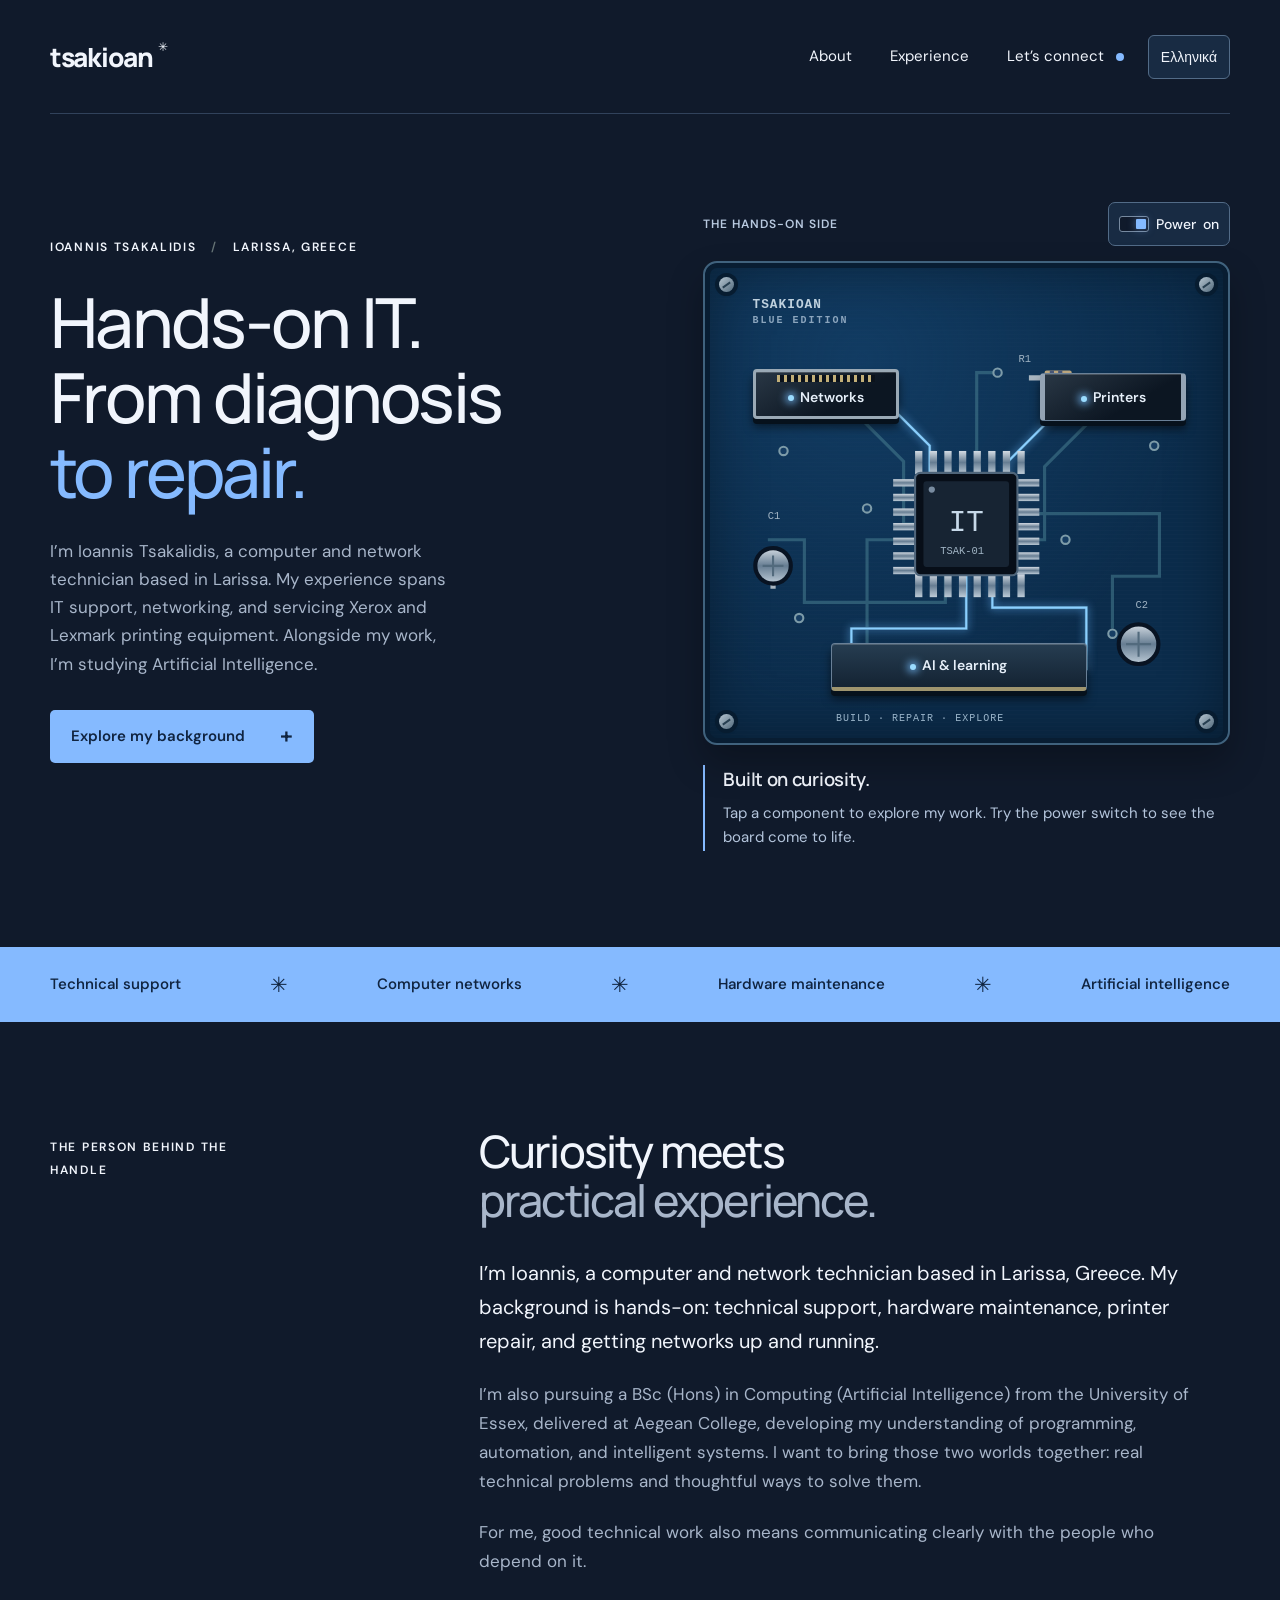
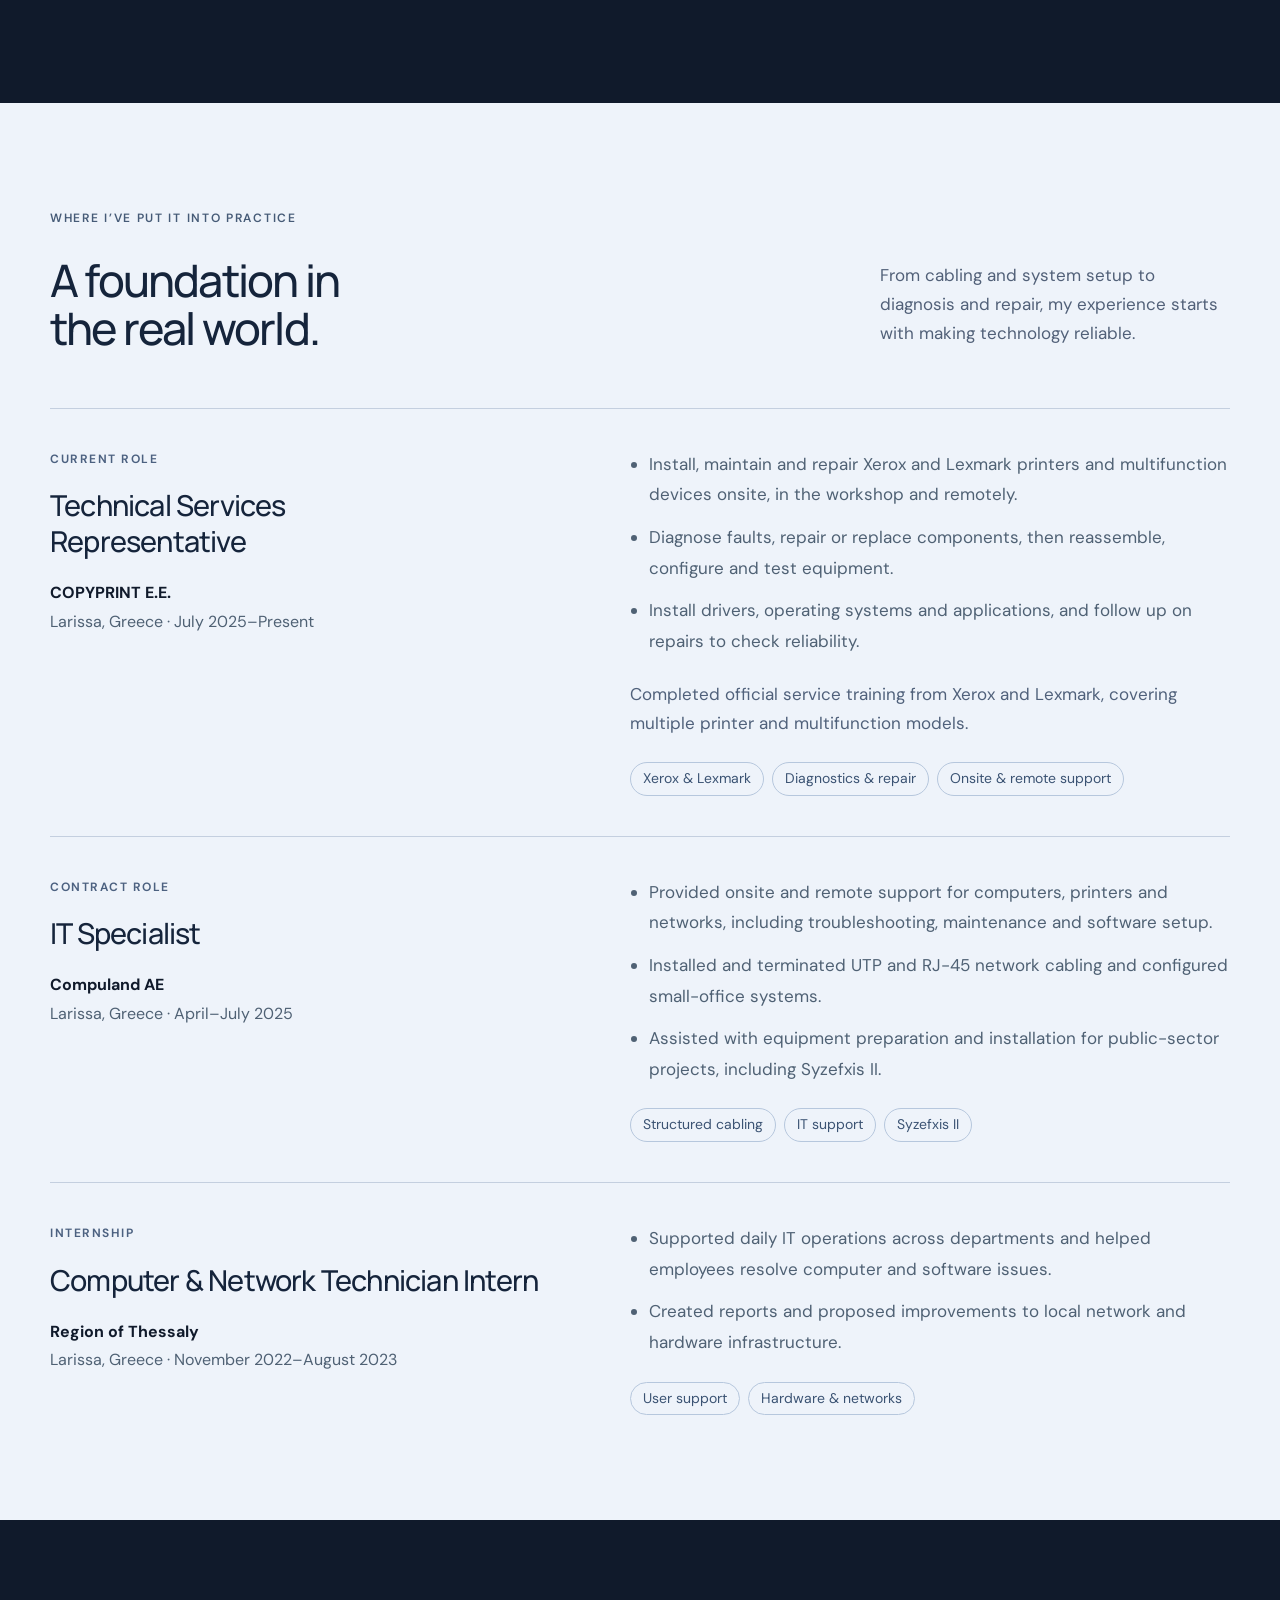
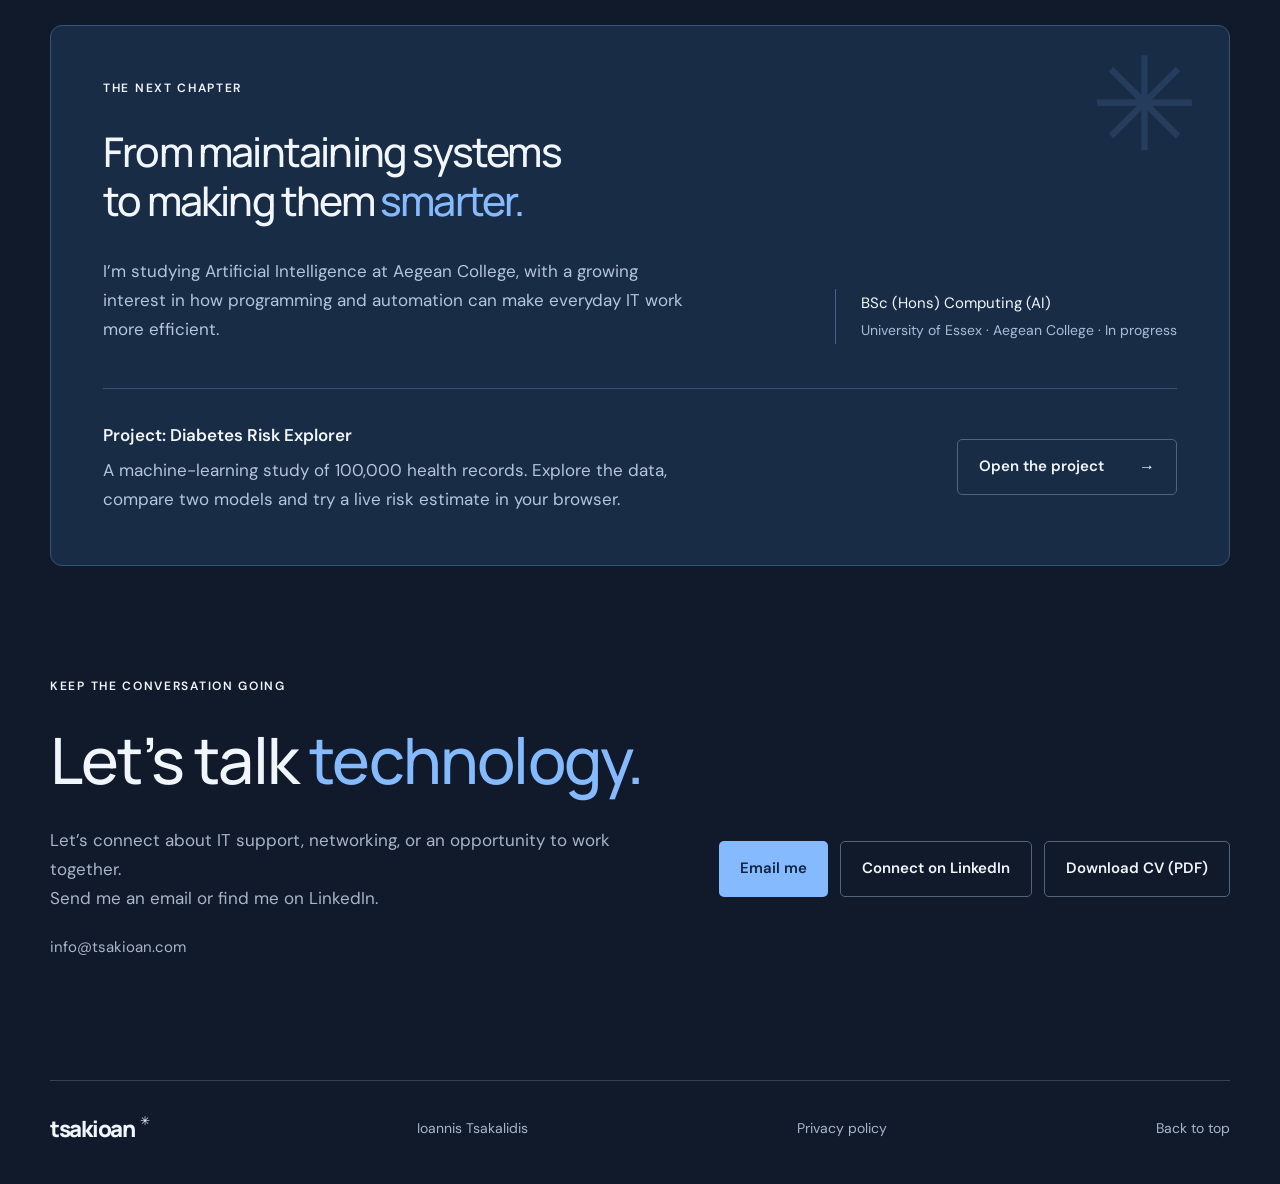
==== commit ea545071: "Add Diabetes Risk Explorer project page Adds the interactive diabetes-prediction dashboard at /proje" ====
--- a/index.html
+++ b/index.html
@@ -38,10 +38,10 @@
     <meta property="og:locale" content="en_US" />
     <meta property="og:locale:alternate" content="el_GR" />
     <meta name="twitter:card" content="summary_large_image" />
-    <link rel="icon" href="favicon.svg?v=20261123f" type="image/svg+xml" />
+    <link rel="icon" href="favicon.svg?v=20261124a" type="image/svg+xml" />
     <link rel="preload" href="fonts/dmsans-latin.woff2" as="font" type="font/woff2" crossorigin />
     <link rel="preload" href="fonts/manrope-latin.woff2" as="font" type="font/woff2" crossorigin />
-    <link rel="stylesheet" href="style.css?v=20261123f" />
+    <link rel="stylesheet" href="style.css?v=20261124a" />
     <script type="application/ld+json">
       {
         "@context": "https://schema.org",
@@ -426,6 +426,18 @@
               ><span>University of Essex · Aegean College · In progress</span>
             </div>
           </div>
+          <div class="learning-project">
+            <div>
+              <p class="learning-project-title">Project: Diabetes Risk Explorer</p>
+              <p>
+                A machine-learning study of 100,000 health records. Explore the data, compare two
+                models and try a live risk estimate in your browser.
+              </p>
+            </div>
+            <a class="button button-light" href="projects/diabetes/"
+              >Open the project <span aria-hidden="true">→</span></a
+            >
+          </div>
         </div>
       </section>
       <section class="contact wrap section" id="contact" aria-labelledby="contact-title">
@@ -457,7 +469,7 @@
       ><span>Ioannis Tsakalidis</span><a href="privacy.html">Privacy policy</a
       ><a href="#main">Back to top</a>
     </footer>
-    <script src="language.js?v=20261123f" defer></script>
-    <script src="board.js?v=20261123f" defer></script>
+    <script src="language.js?v=20261124a" defer></script>
+    <script src="board.js?v=20261124a" defer></script>
   </body>
 </html>
--- a/style.css
+++ b/style.css
@@ -383,6 +383,28 @@
   font-size: 0.875rem;
   color: #a9bdd7;
 }
+.learning-project {
+  display: flex;
+  justify-content: space-between;
+  align-items: center;
+  gap: 40px;
+  margin-top: 44px;
+  padding-top: 32px;
+  border-top: 1px solid #345478;
+}
+.learning-project p {
+  max-width: 590px;
+  color: #b5c5db;
+  margin: 0;
+}
+.learning-project .learning-project-title {
+  color: var(--ink);
+  font-weight: 600;
+  margin-bottom: 6px;
+}
+.learning-project .button {
+  flex-shrink: 0;
+}
 .contact {
   padding-top: 110px;
 }
@@ -497,6 +519,11 @@
 @media (max-width: 720px) {
   .wrap {
     width: calc(100% - 40px);
+  }
+  .learning-project {
+    flex-direction: column;
+    align-items: flex-start;
+    gap: 24px;
   }
   .site-header {
     min-height: 85px;
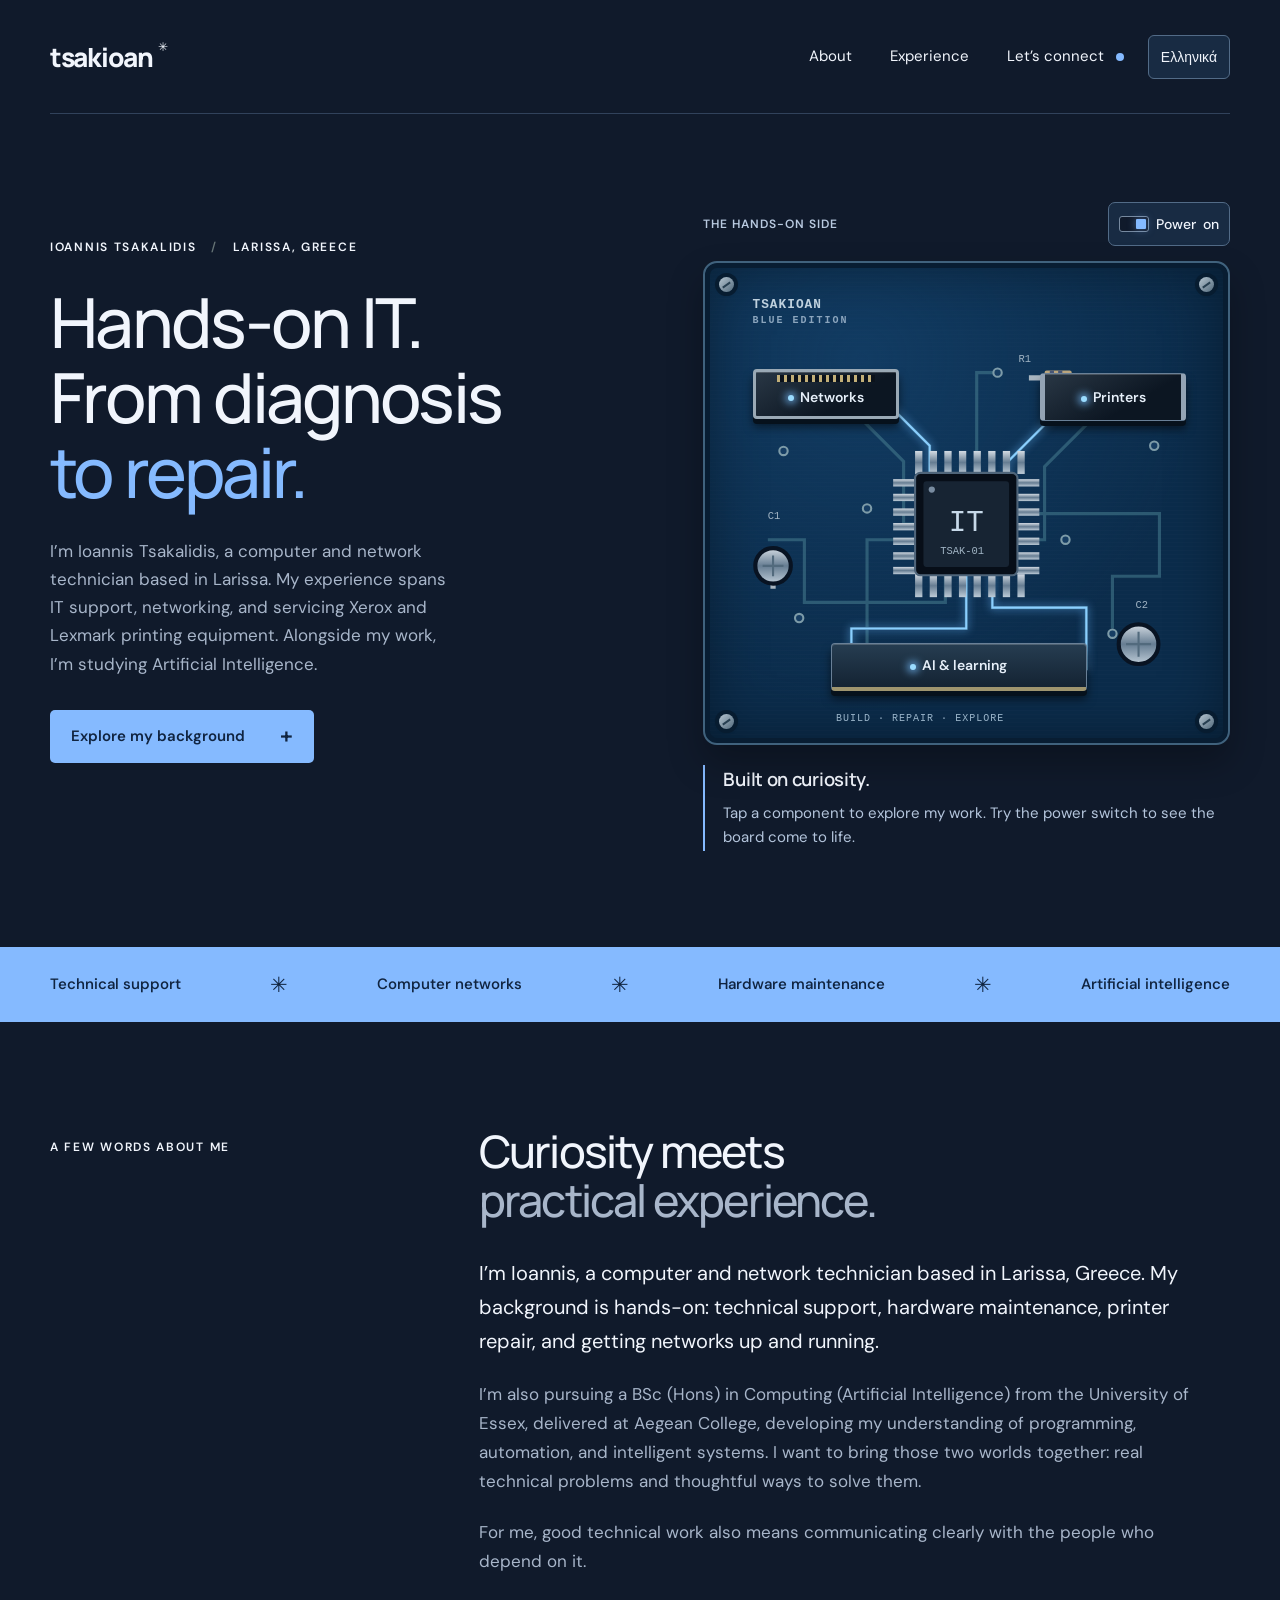
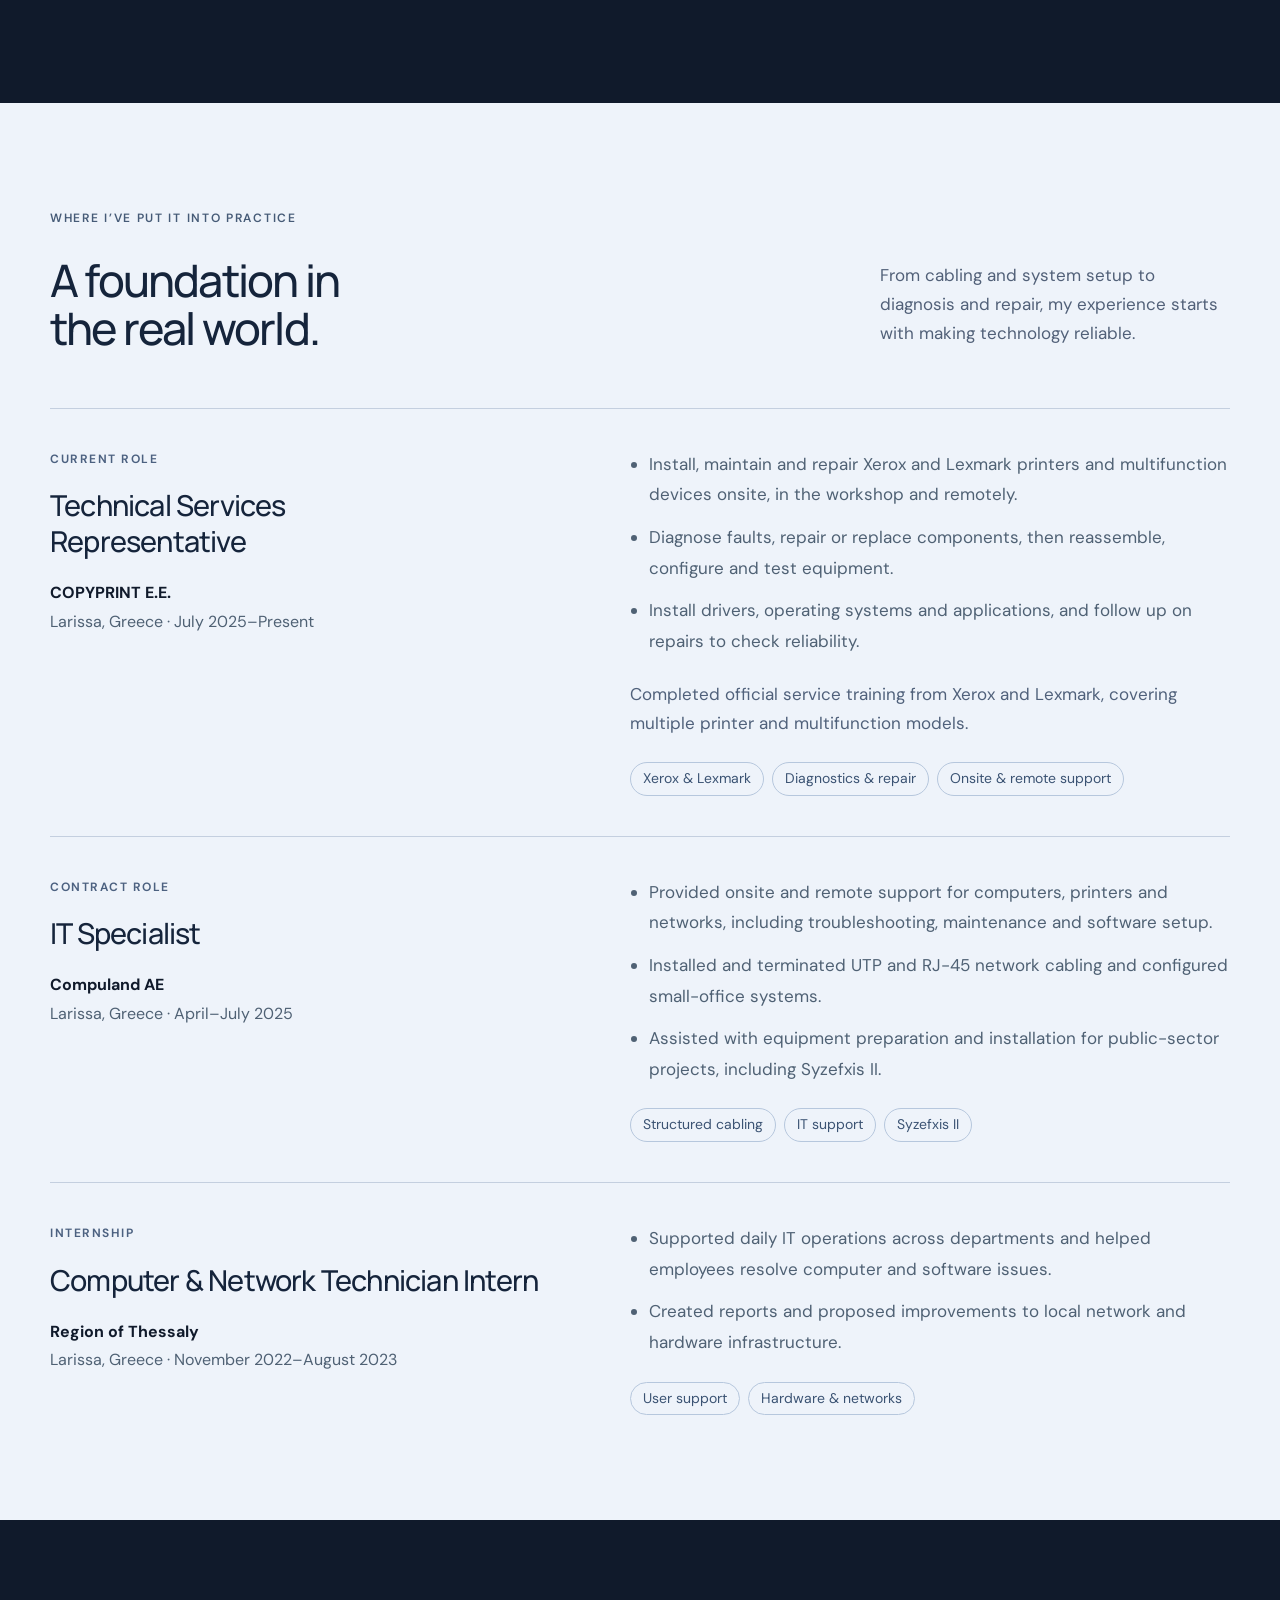
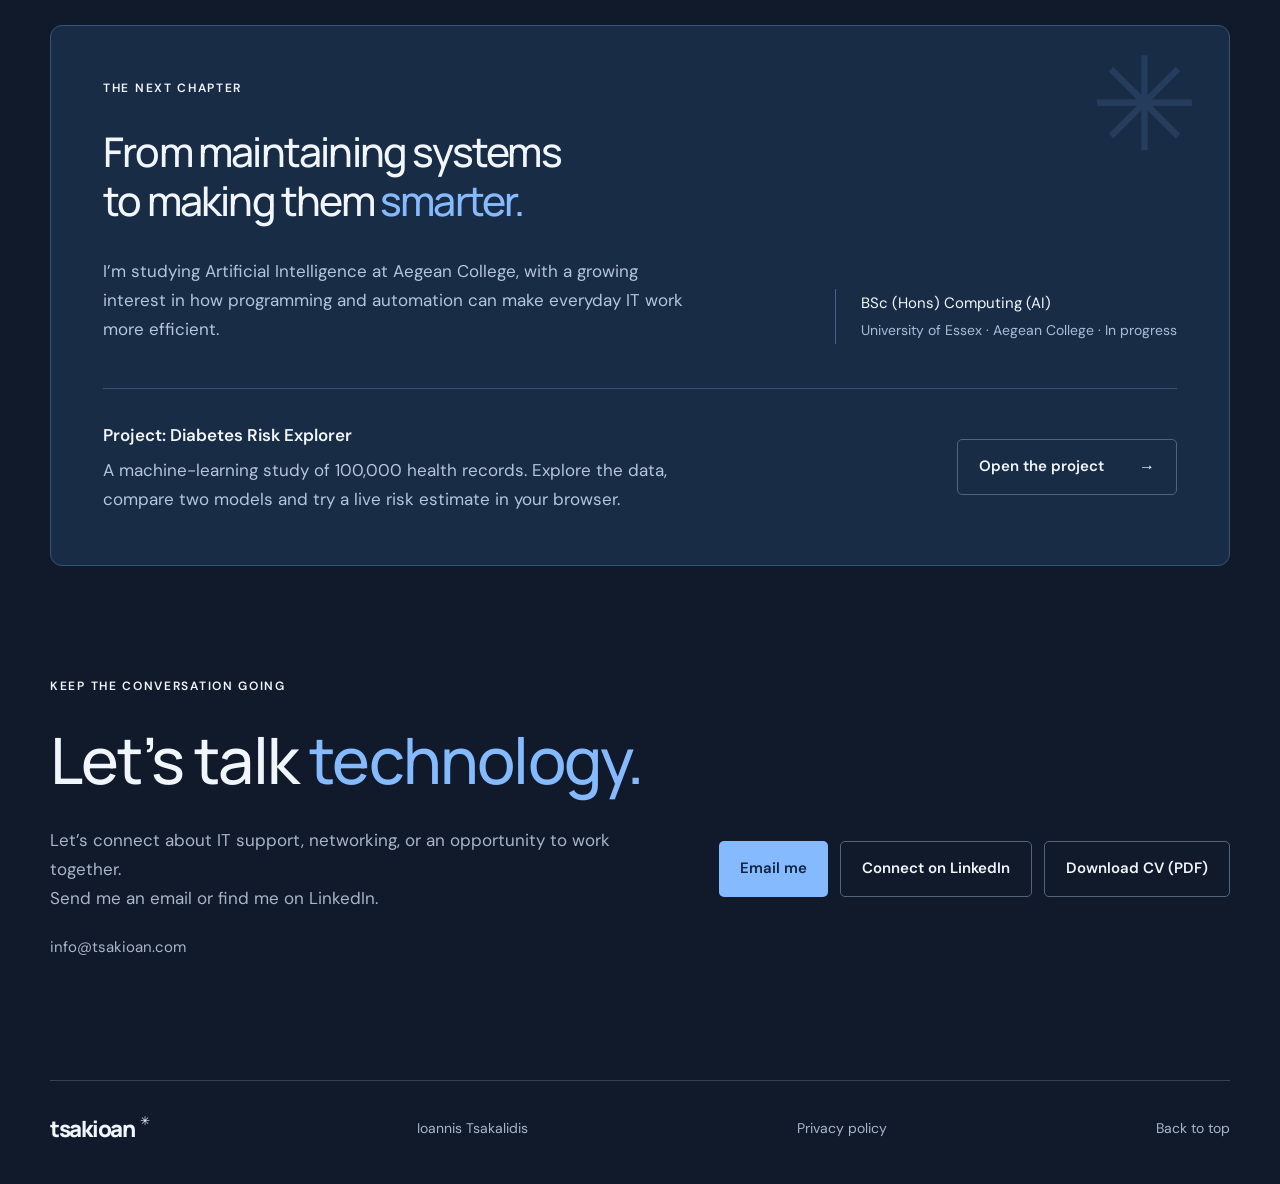
==== commit 25dafa3d: "Use "A FEW WORDS ABOUT ME" for the English About eyebrow "The person behind the handle" assumed "tsa" ====
--- a/index.html
+++ b/index.html
@@ -279,7 +279,7 @@
         </div>
       </div>
       <section class="about wrap section" id="about" aria-labelledby="about-title">
-        <p class="eyebrow section-label">THE PERSON BEHIND THE HANDLE</p>
+        <p class="eyebrow section-label">A FEW WORDS ABOUT ME</p>
         <div>
           <h2 id="about-title">
             Curiosity meets<br /><span class="muted">practical experience.</span>
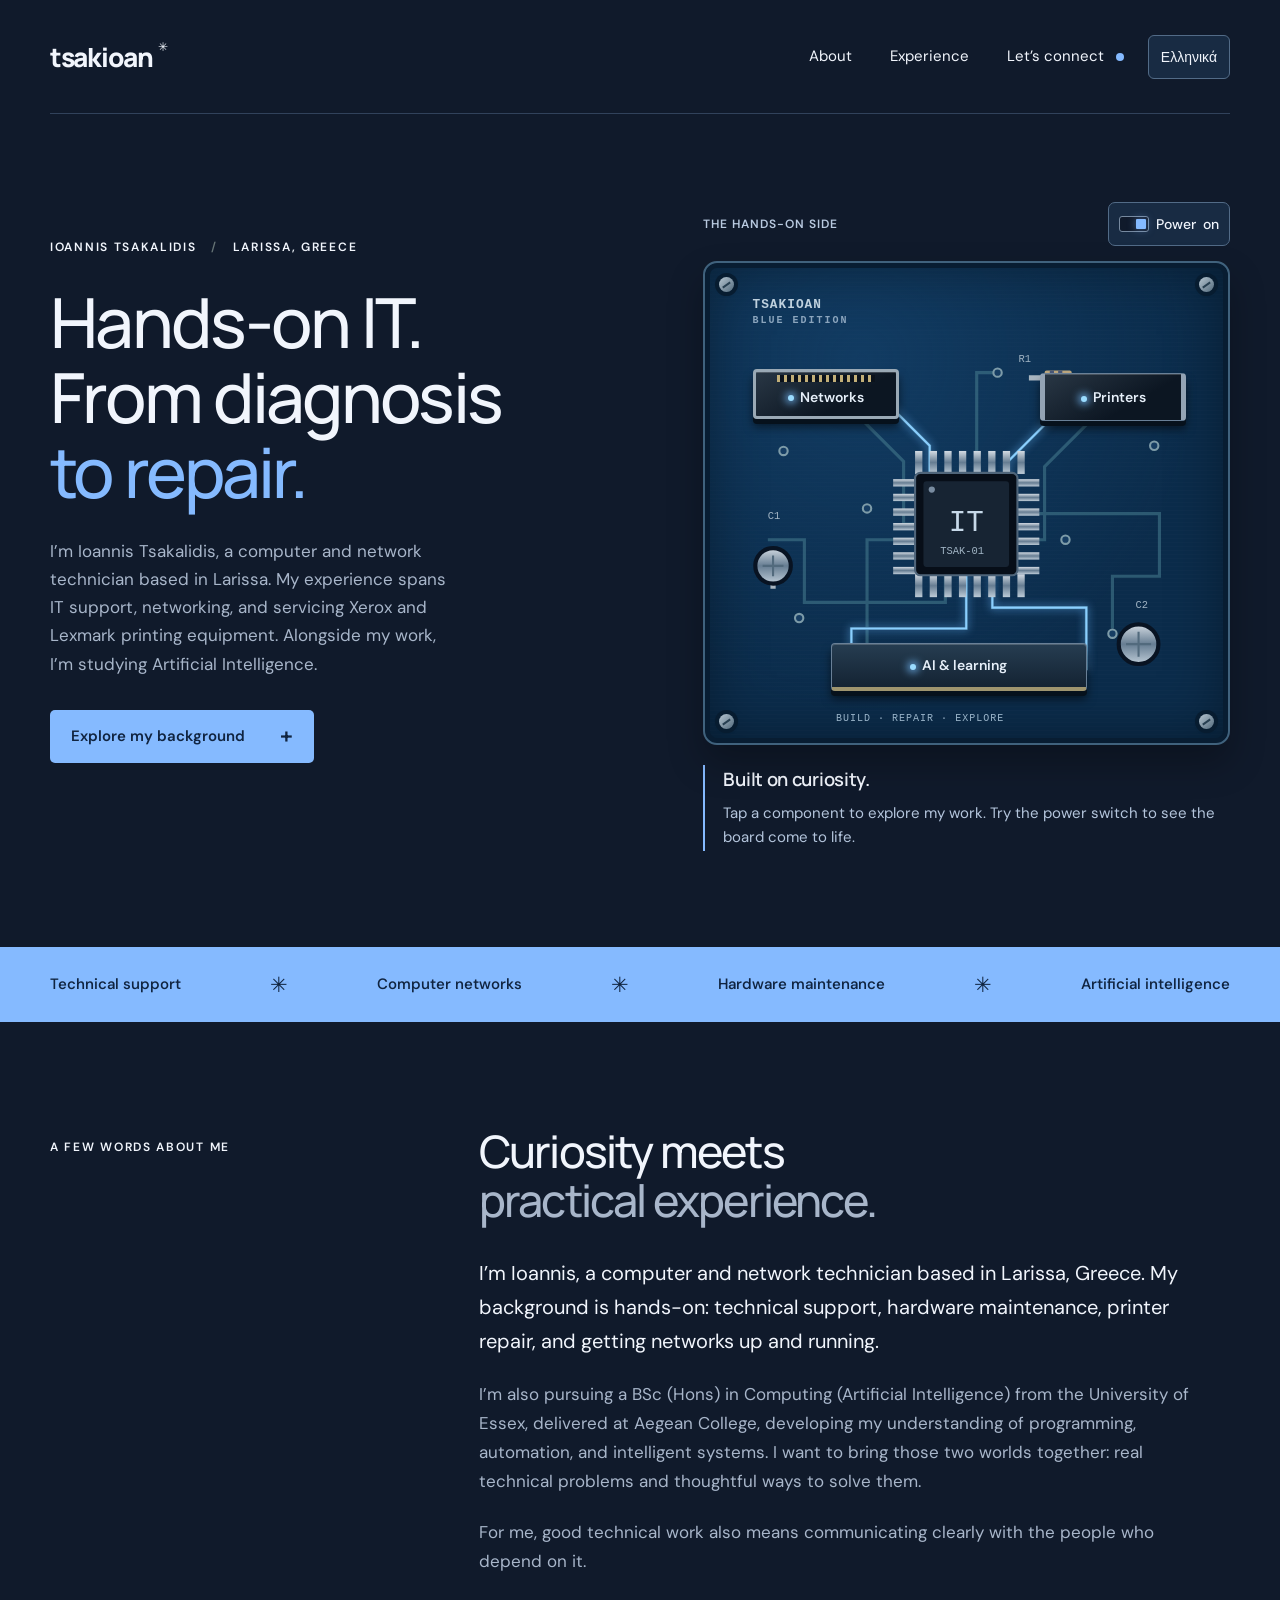
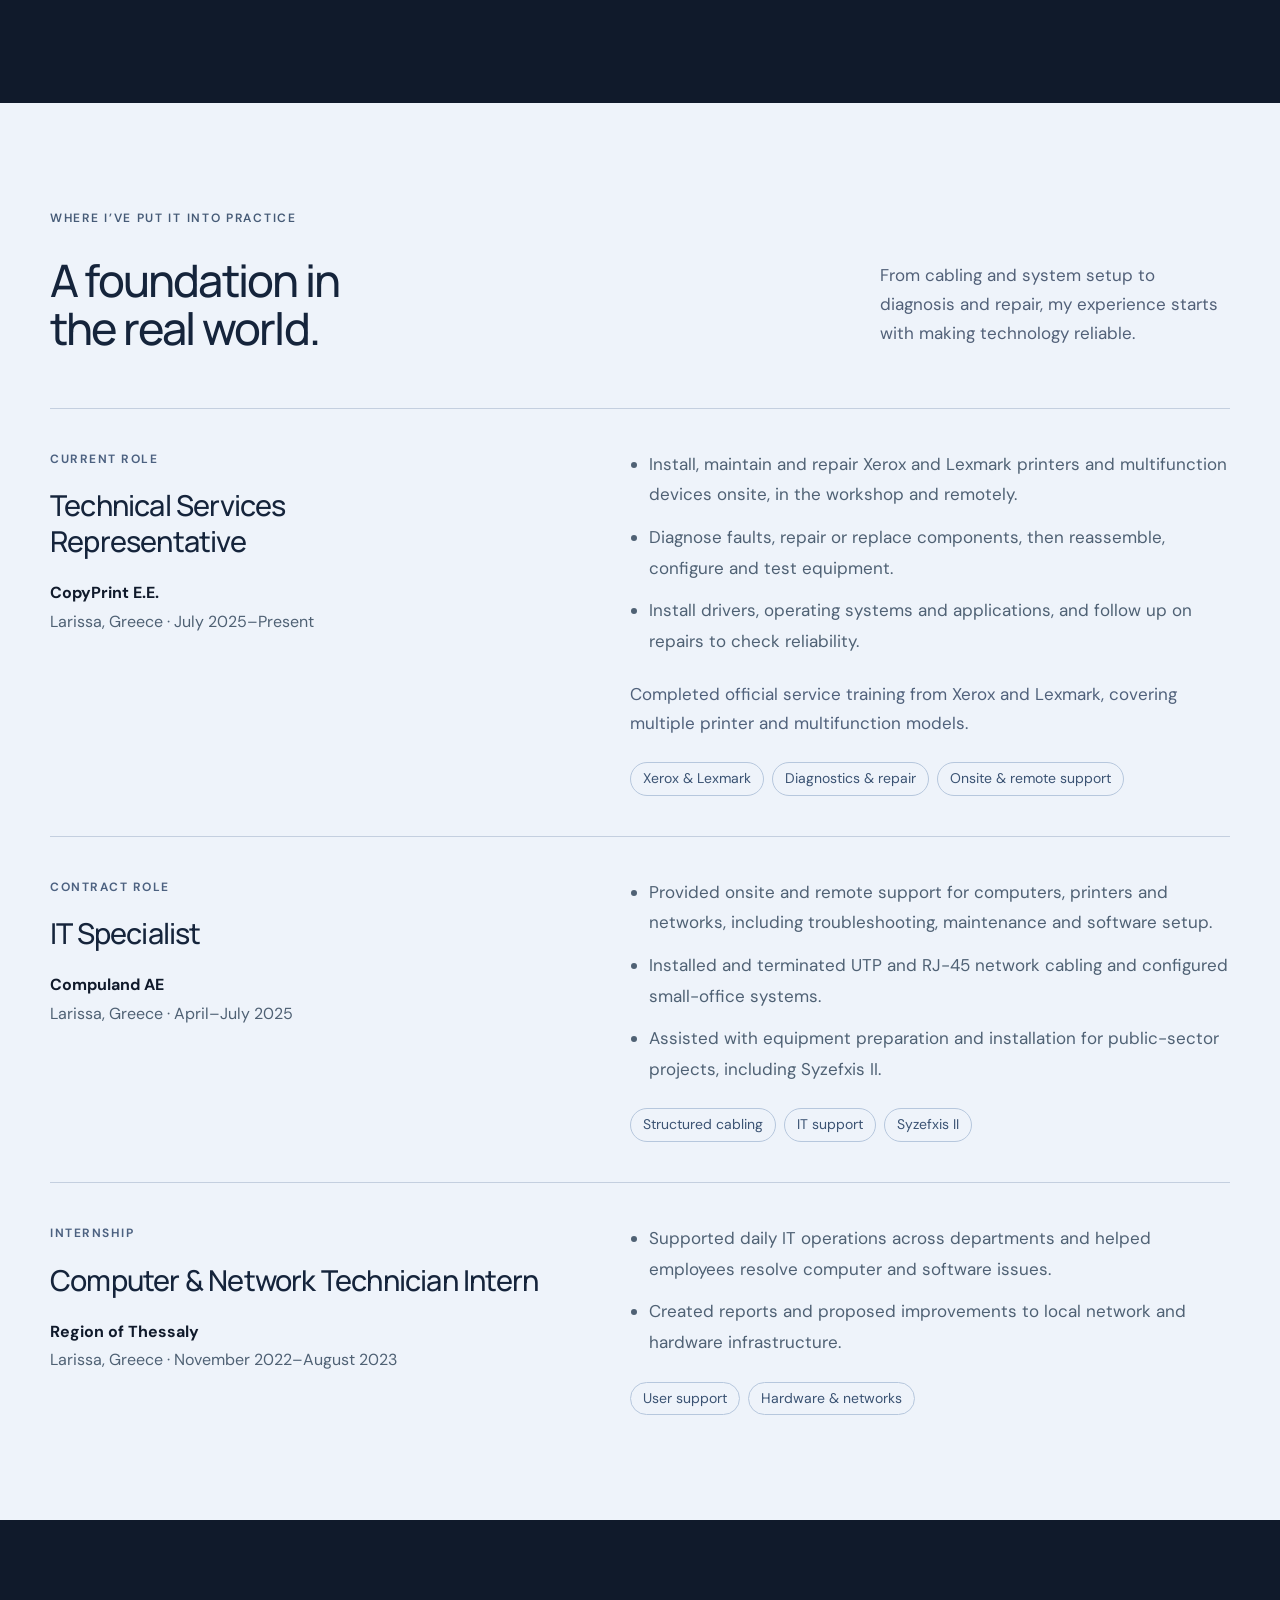
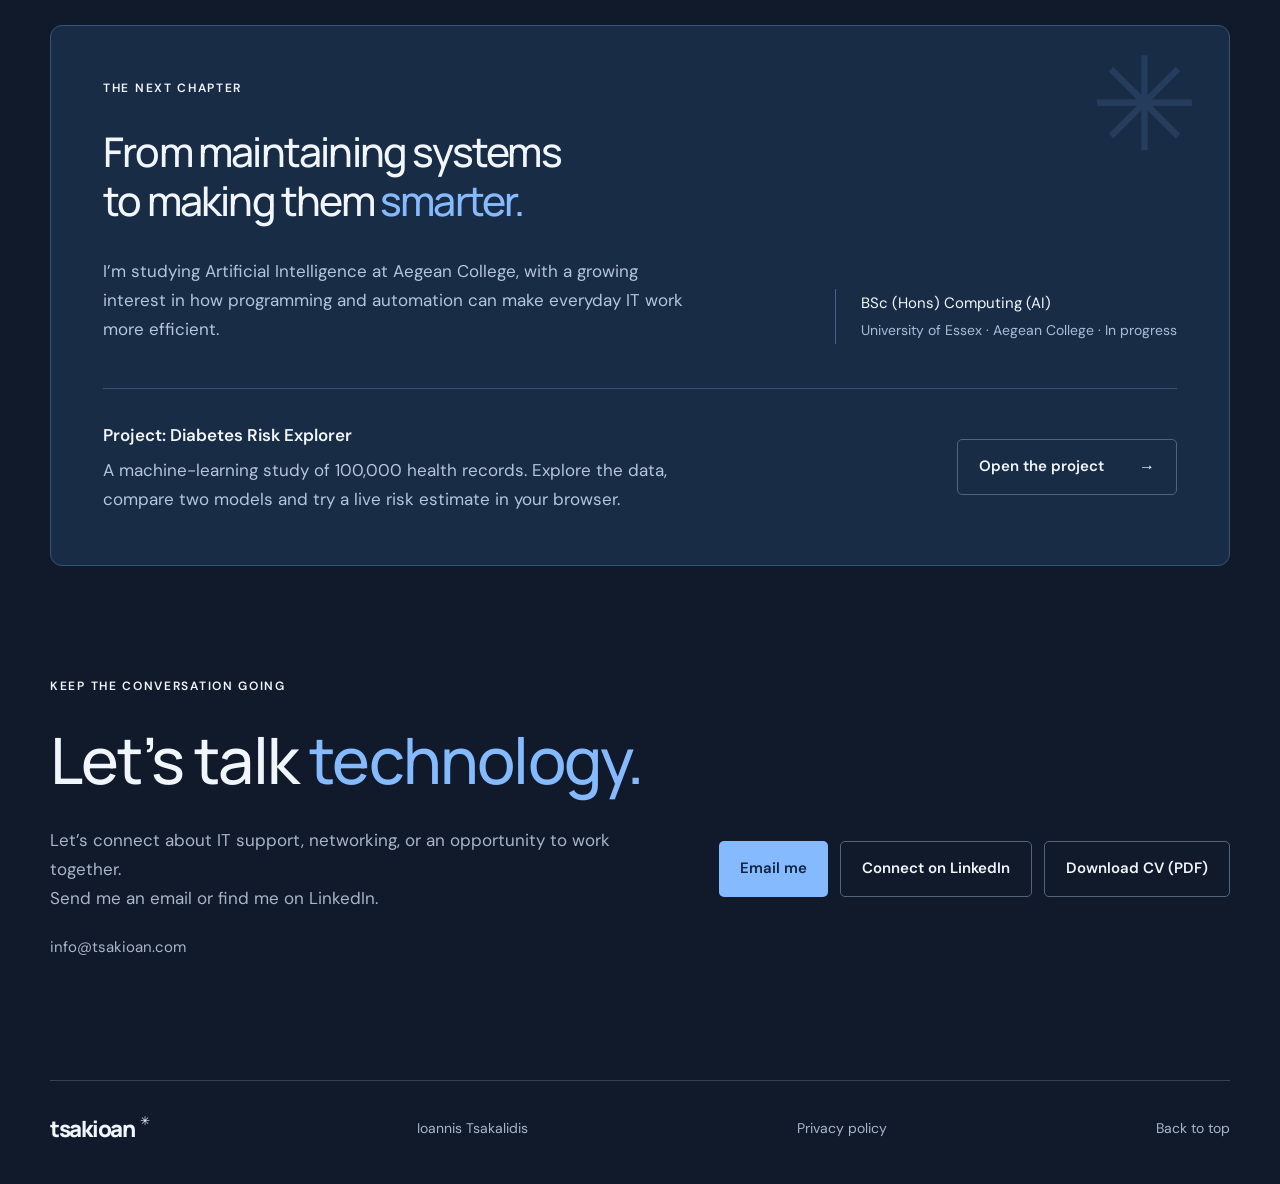
==== commit 34ff6a3c: "Spell the employer "CopyPrint E.E." to match the CV and LinkedIn The homepage and its structured dat" ====
--- a/index.html
+++ b/index.html
@@ -51,7 +51,7 @@
         "jobTitle": "Technical Services Representative",
         "worksFor": {
           "@type": "Organization",
-          "name": "COPYPRINT E.E."
+          "name": "CopyPrint E.E."
         },
         "address": {
           "@type": "PostalAddress",
@@ -319,7 +319,7 @@
                 <span class="category">CURRENT ROLE</span>
                 <h3>Technical Services<br />Representative</h3>
                 <p>
-                  <strong>COPYPRINT E.E.</strong><br /><span
+                  <strong>CopyPrint E.E.</strong><br /><span
                     >Larissa, Greece · July 2025–Present</span
                   >
                 </p>
@@ -456,7 +456,7 @@
               target="_blank"
               rel="noopener noreferrer"
               >Connect on LinkedIn<span class="sr-only"> (opens in a new tab)</span></a
-            ><a class="button button-light" href="cv-en.pdf" download="Ioannis-Tsakalidis-CV.pdf"
+            ><a class="button button-light" href="cv-en.pdf" download="Ioannis-Tsakalidis-CV-English.pdf"
               >Download CV (PDF)</a
             >
           </div>
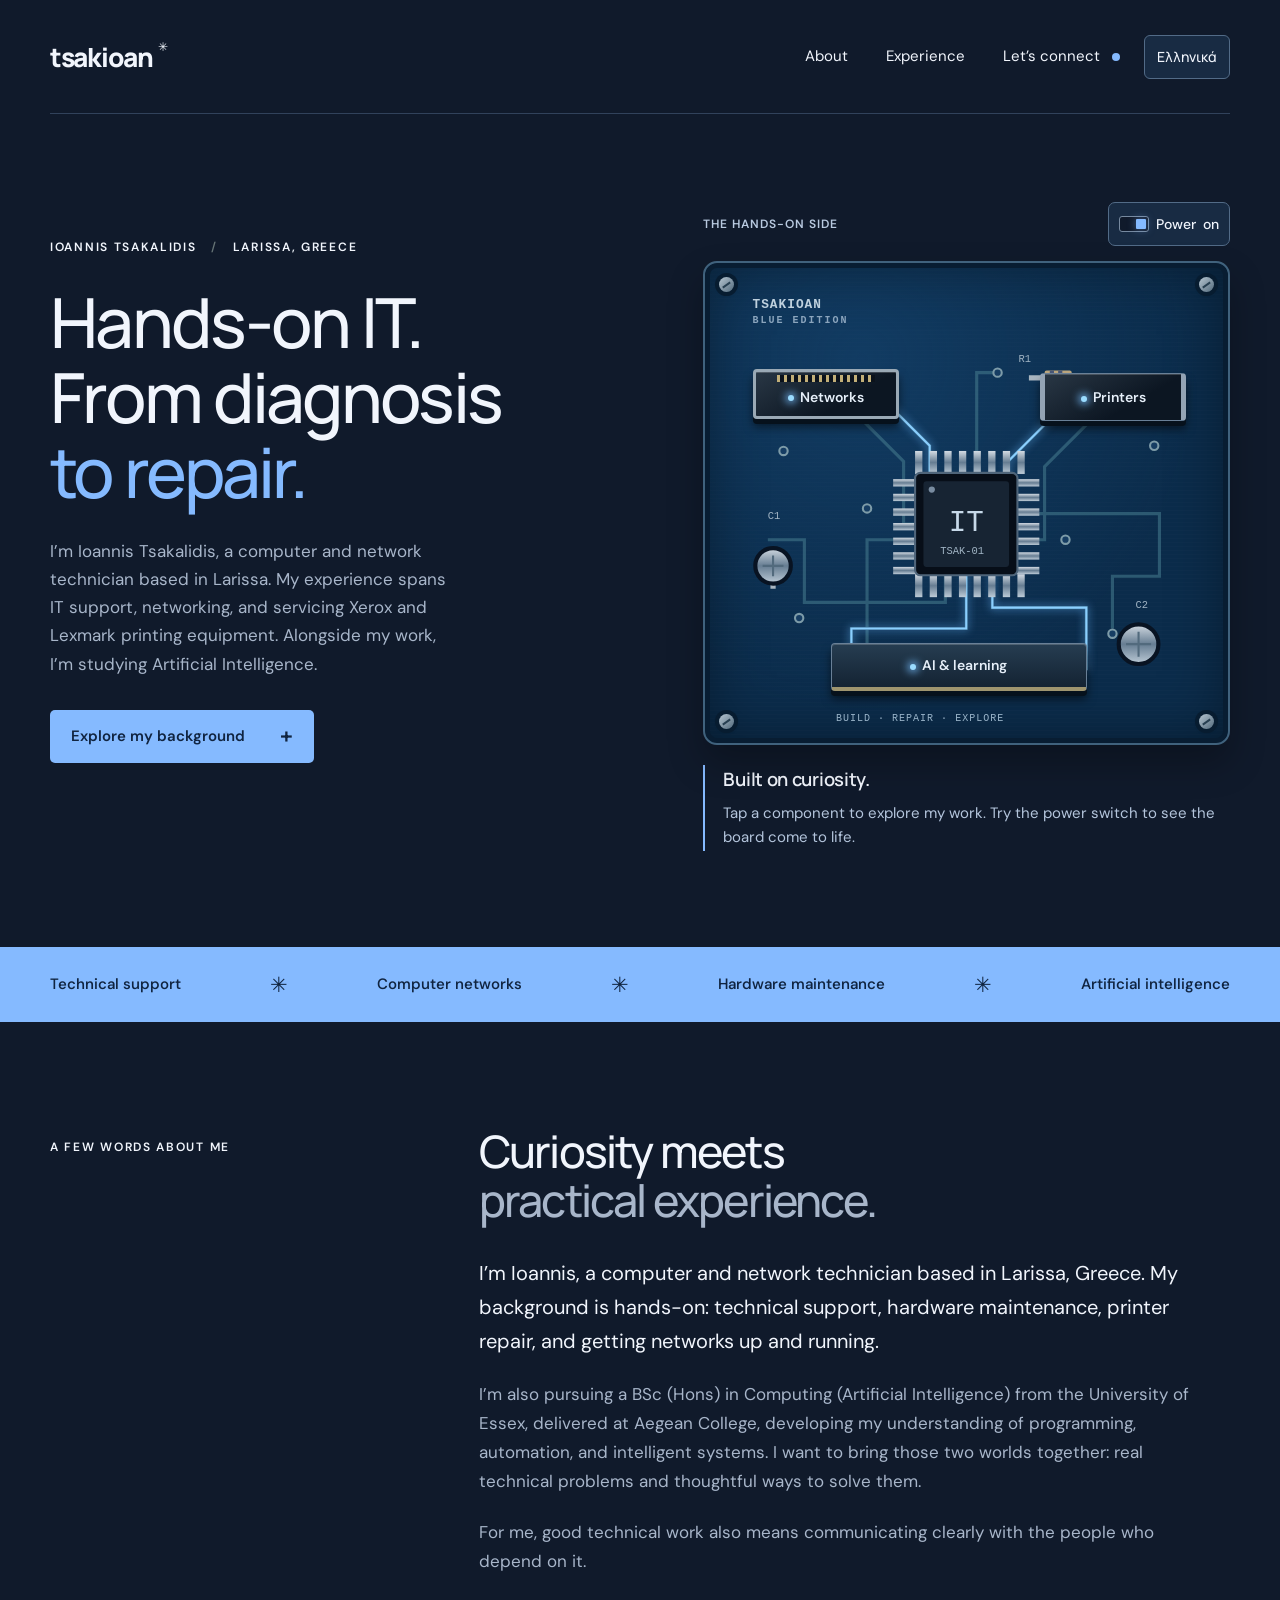
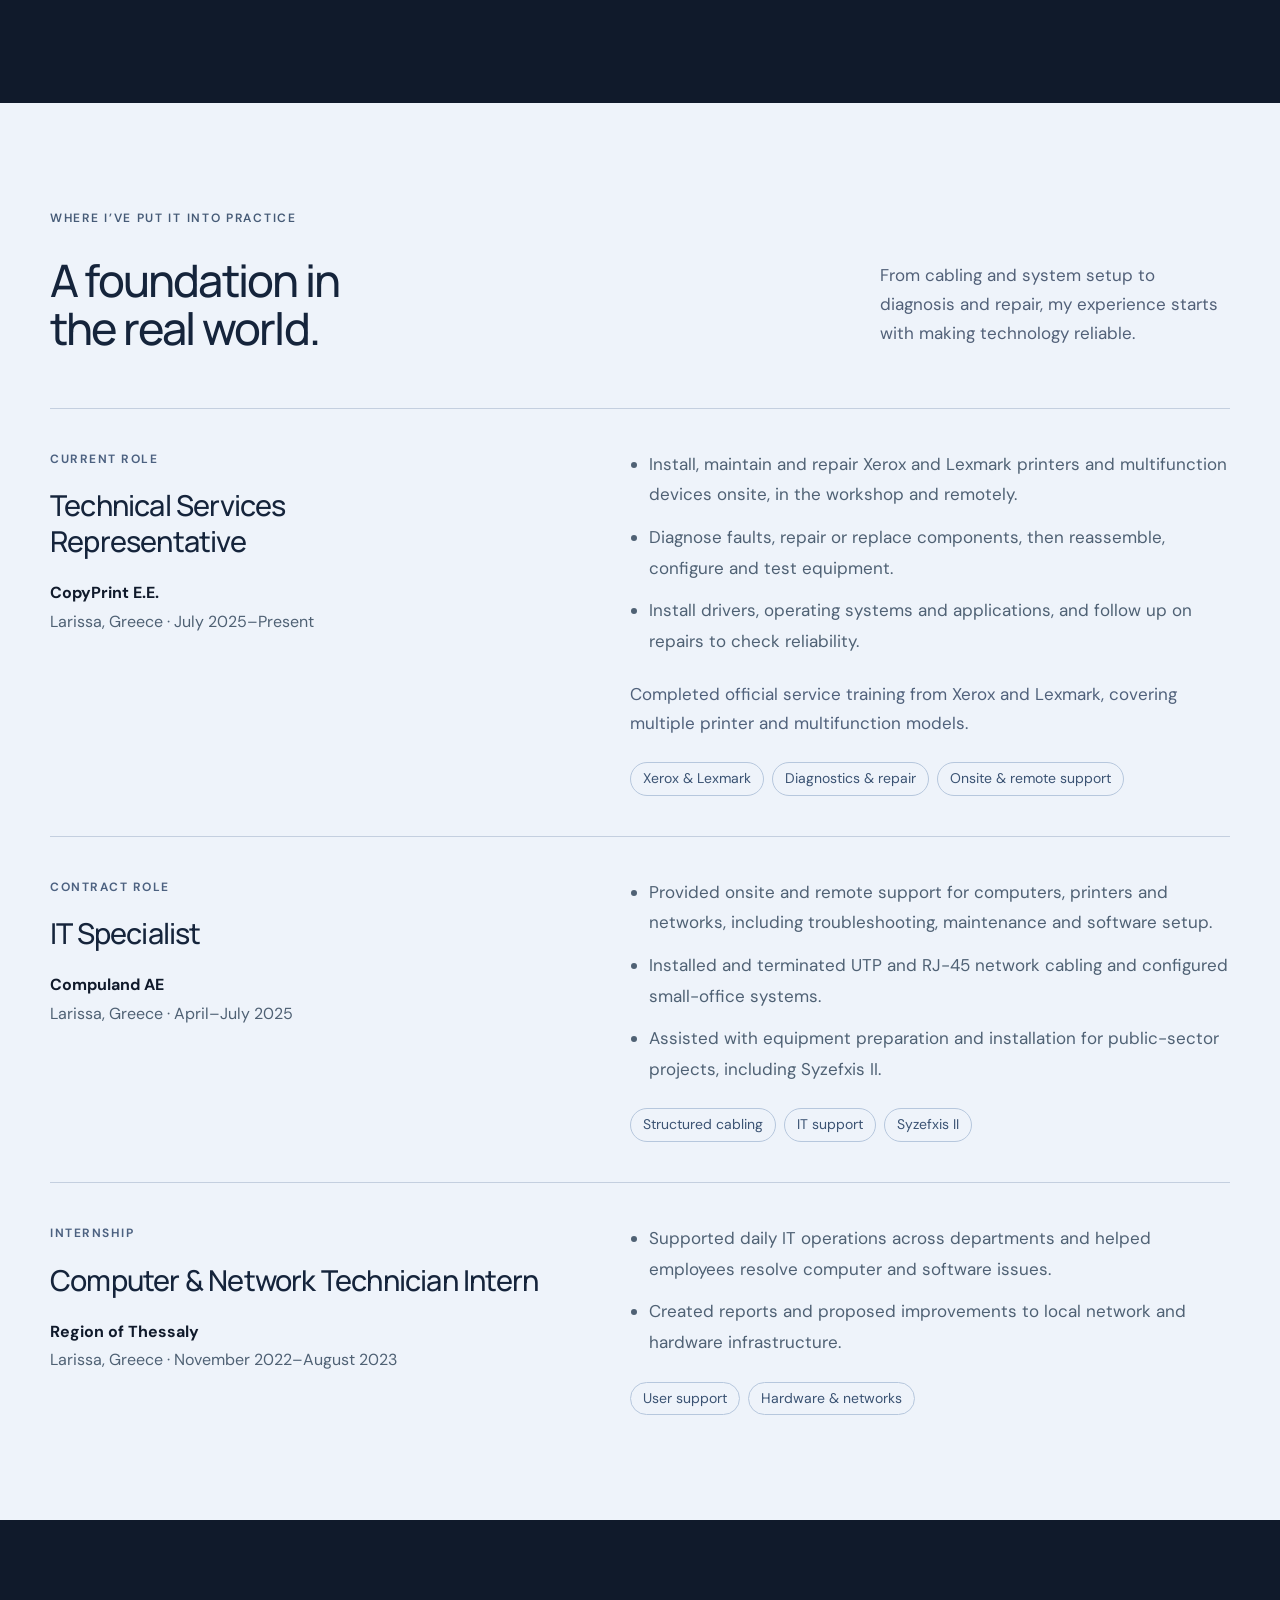
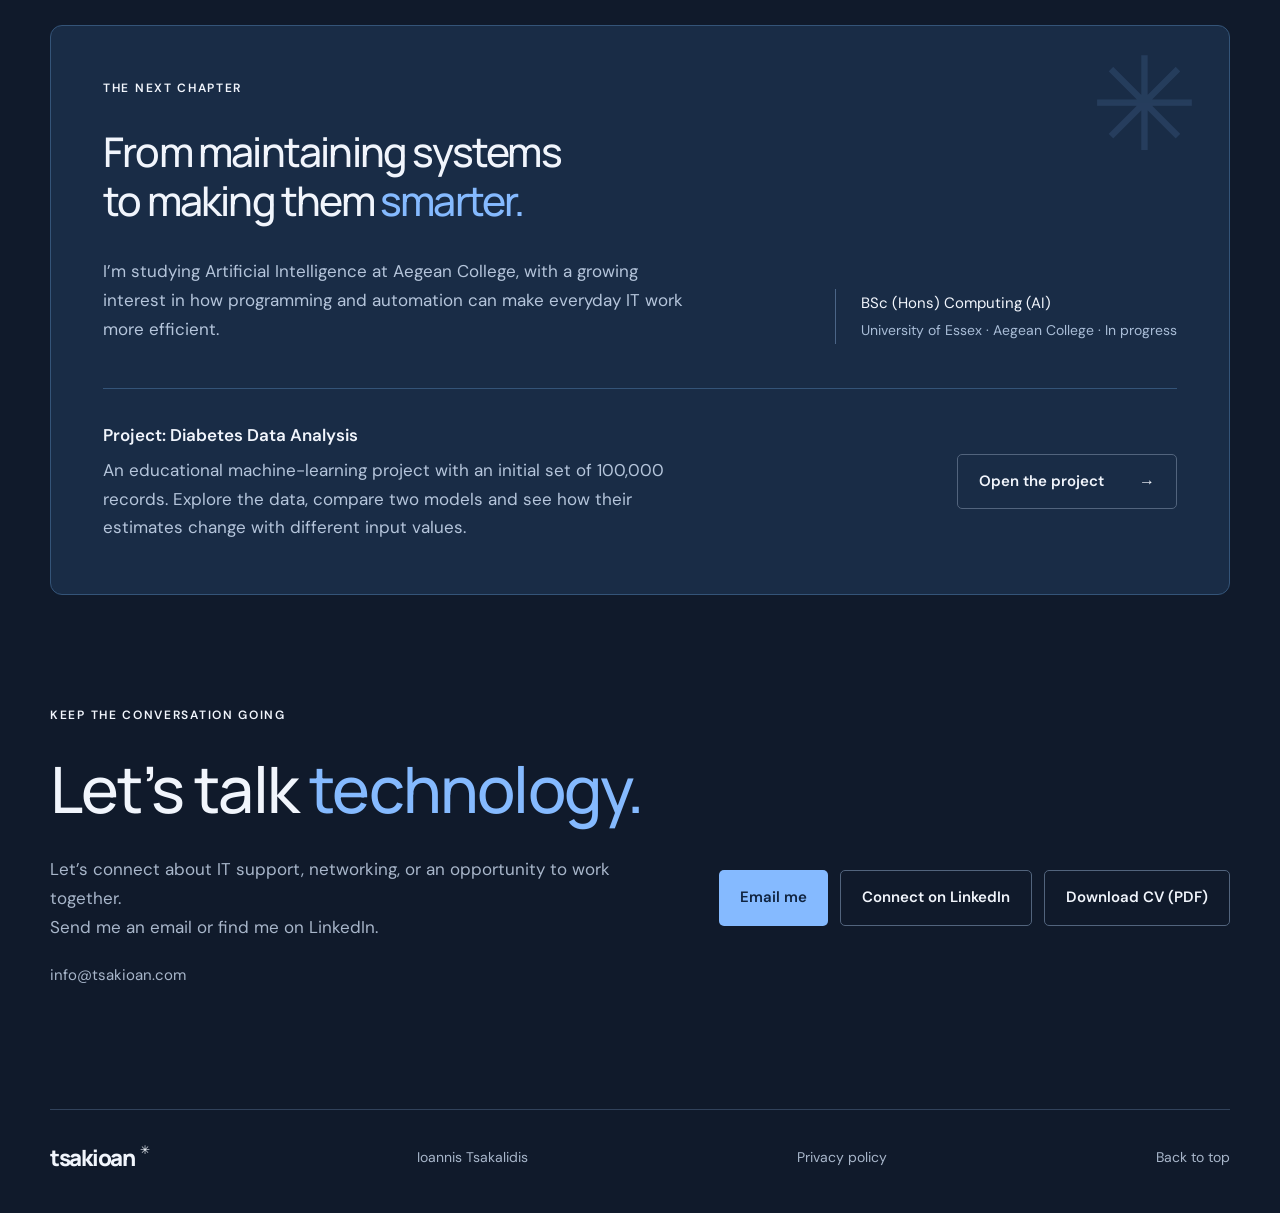
==== commit 209d3b98: "Call the Diabetes project "Diabetes Data Analysis" in English Matches the Greek name «Ανάλυση δεδομέ" ====
--- a/index.html
+++ b/index.html
@@ -428,10 +428,11 @@
           </div>
           <div class="learning-project">
             <div>
-              <p class="learning-project-title">Project: Diabetes Risk Explorer</p>
+              <p class="learning-project-title">Project: Diabetes Data Analysis</p>
               <p>
-                A machine-learning study of 100,000 health records. Explore the data, compare two
-                models and try a live risk estimate in your browser.
+                An educational machine-learning project with an initial set of 100,000 records.
+                Explore the data, compare two models and see how their estimates change with different
+                input values.
               </p>
             </div>
             <a class="button button-light" href="projects/diabetes/"
--- a/style.css
+++ b/style.css
@@ -50,7 +50,8 @@
   --muted: #a8b6ca;
   --accent: #85baff;
   --line: #31425b;
-  --font: "DM Sans", sans-serif;
+  /* DM Sans has no Greek letters; Greek text falls through to Manrope, which has them. */
+  --font: "DM Sans", "Manrope", sans-serif;
   --display: "Manrope", sans-serif;
   color-scheme: dark;
 }
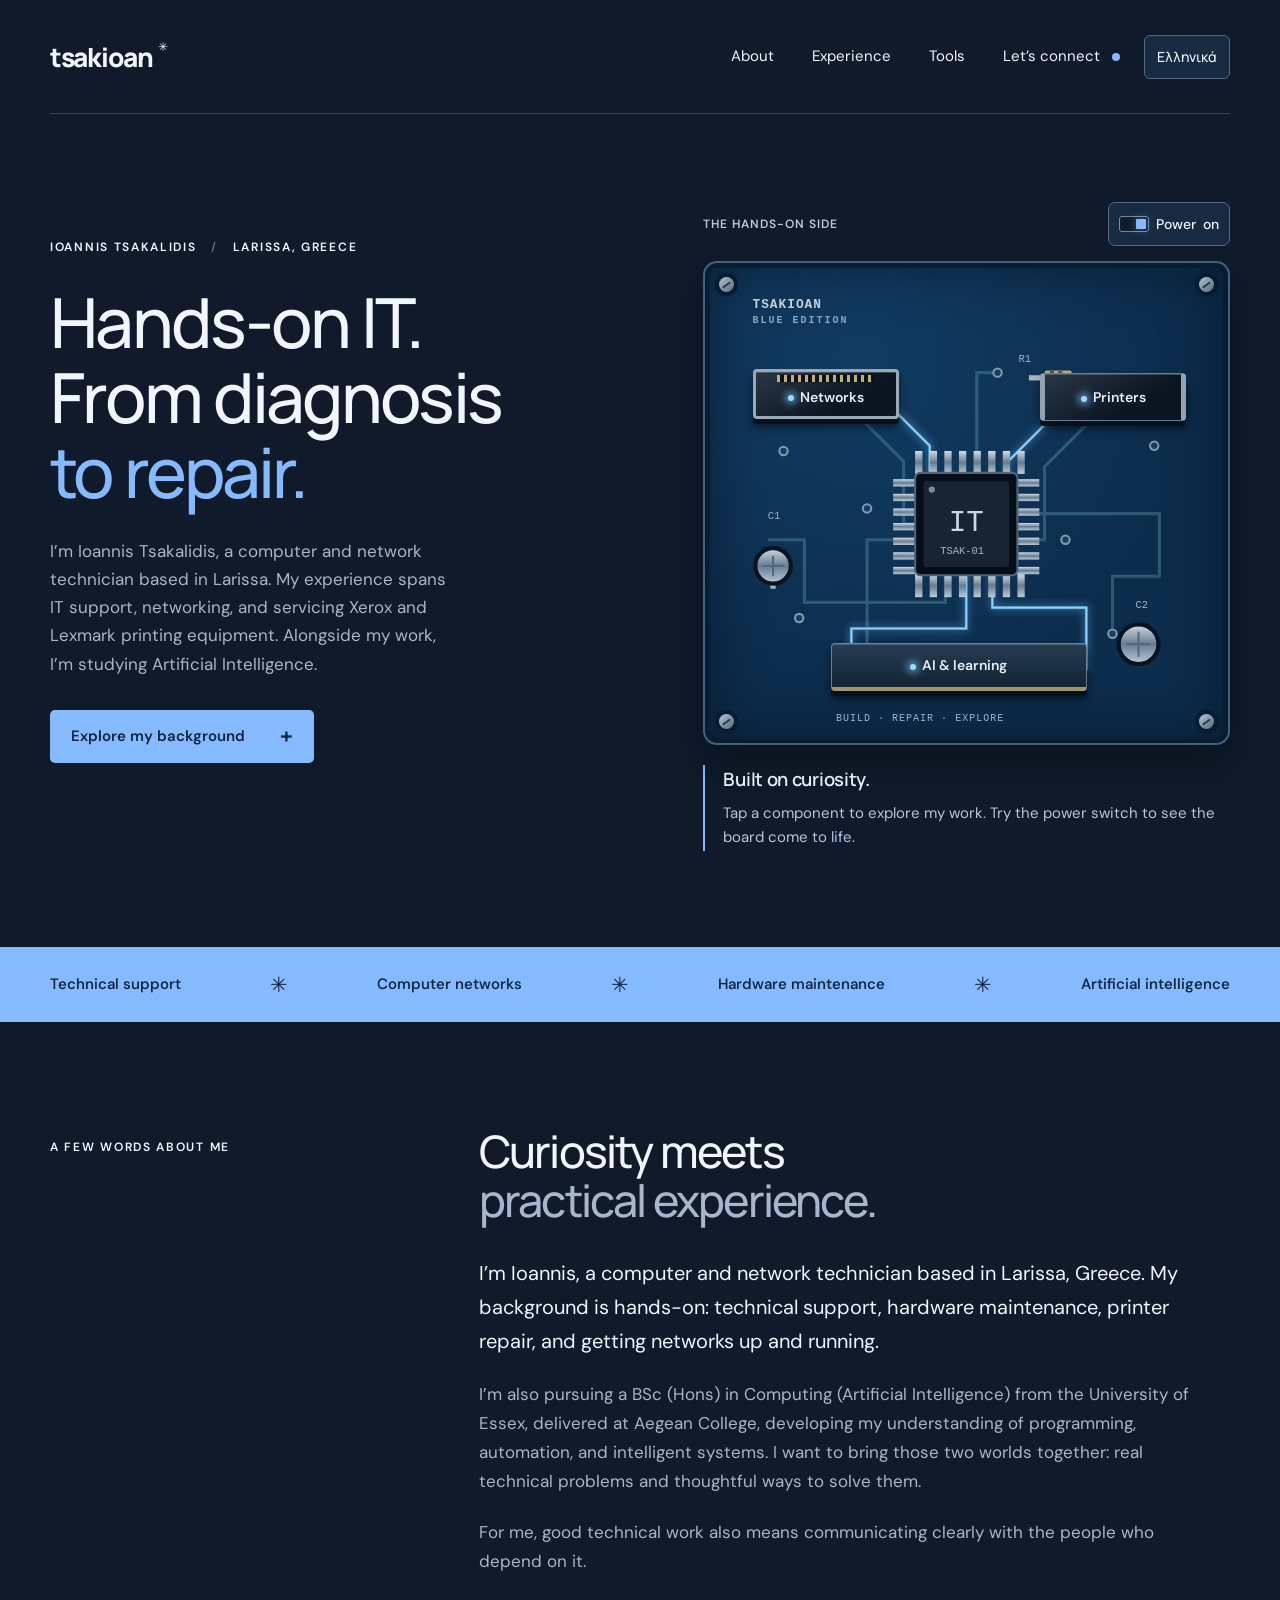
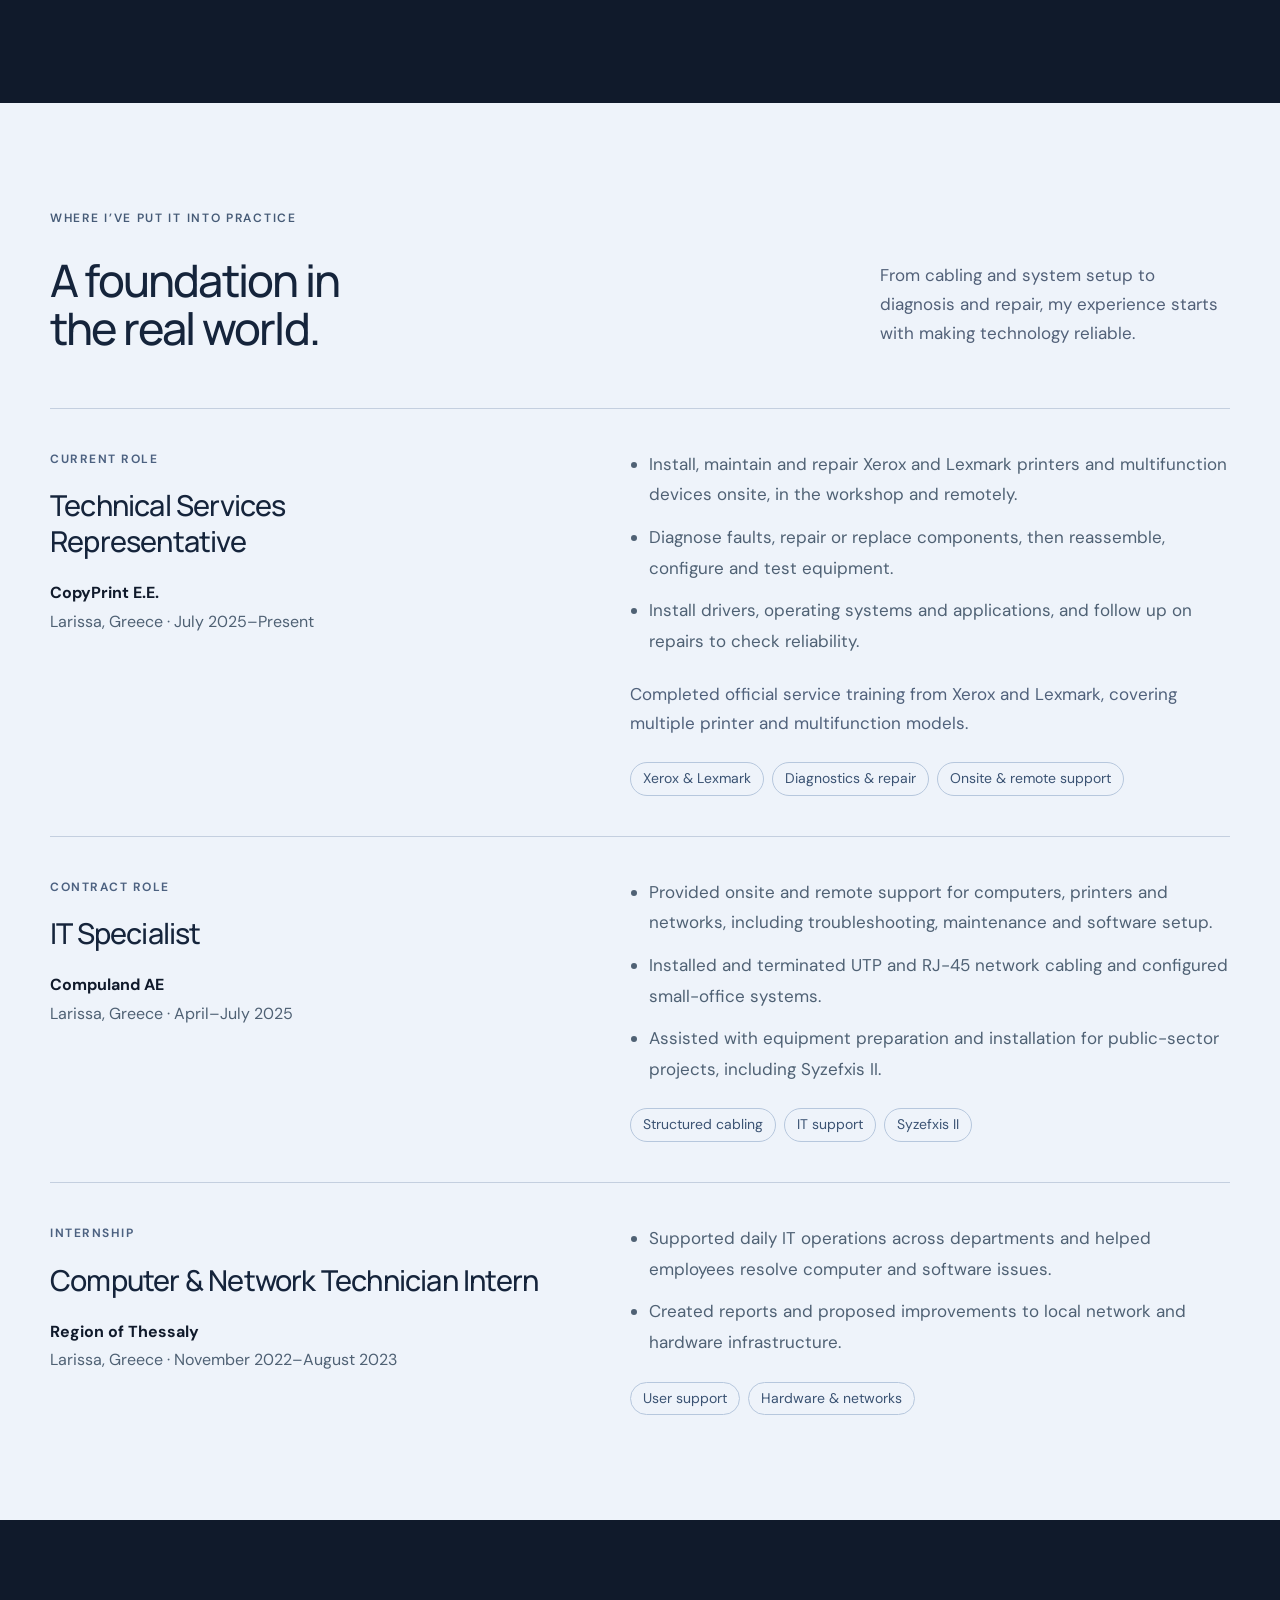
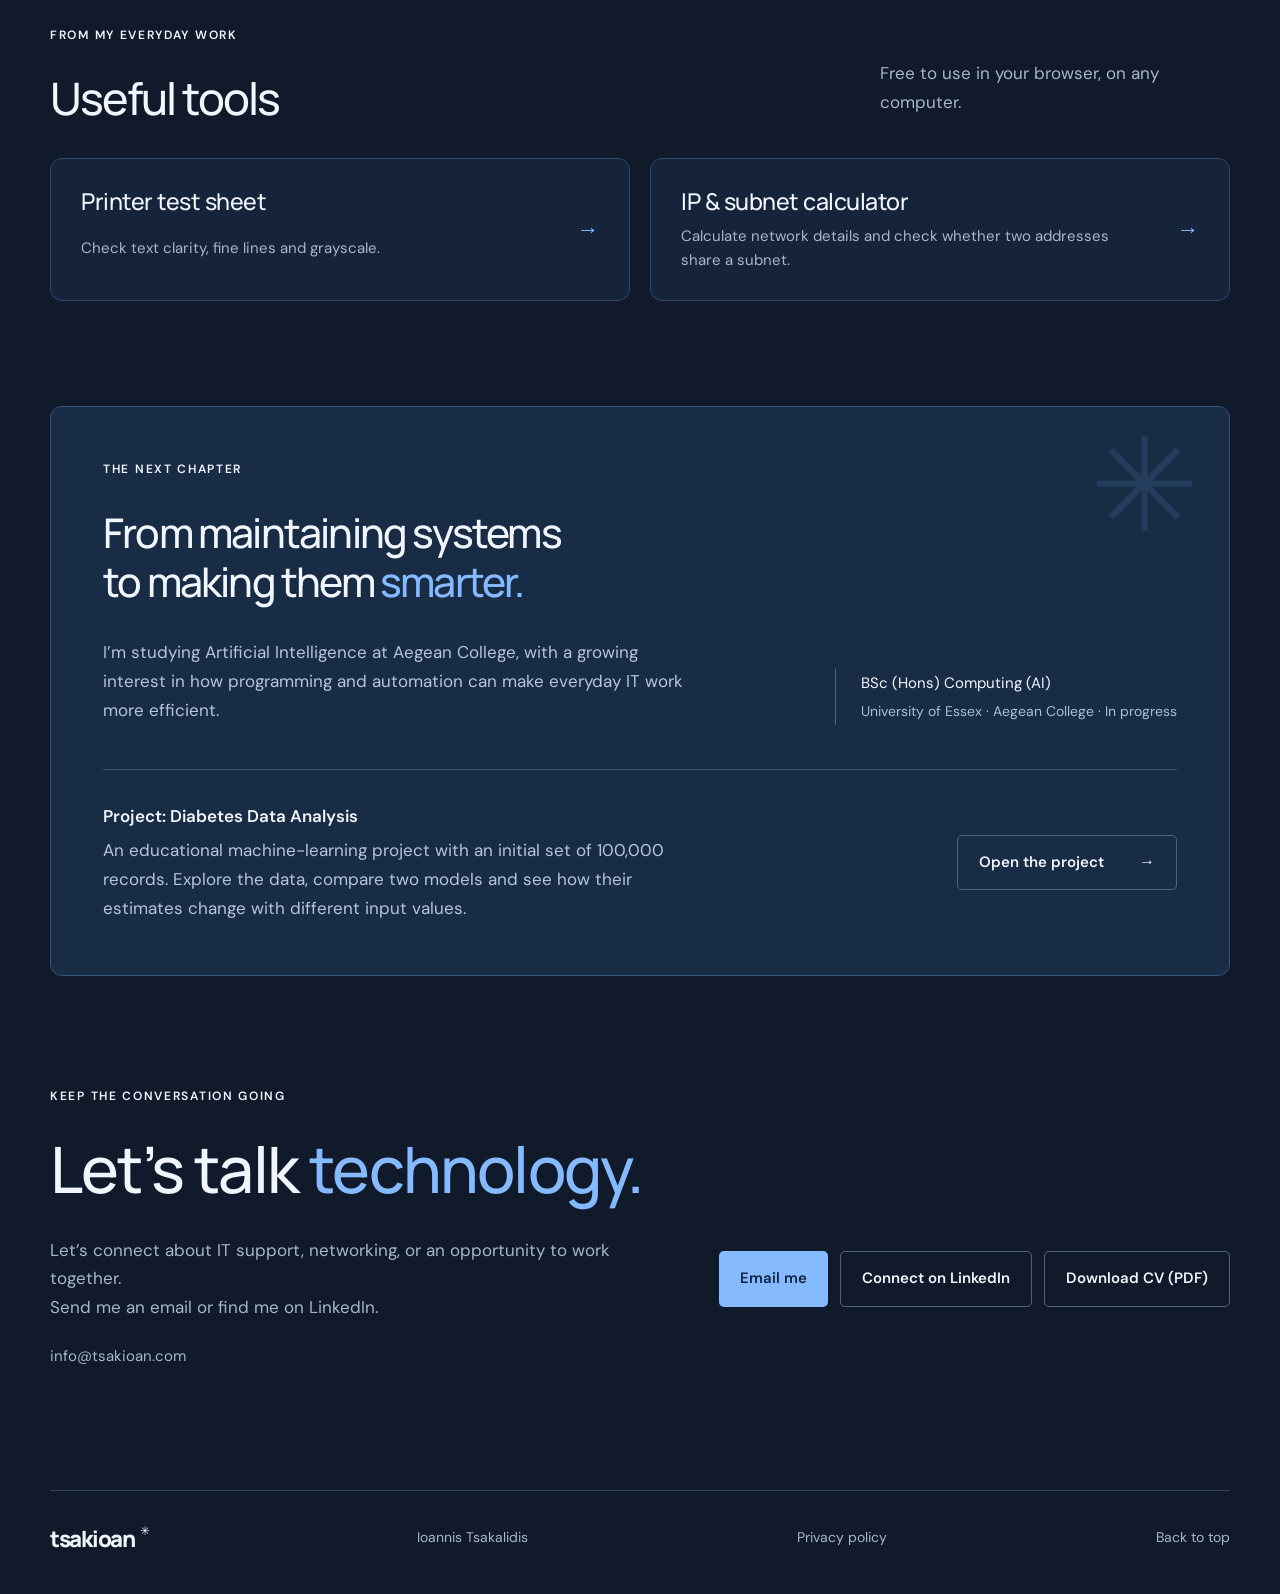
==== commit 327c45e9: "Add a "Useful tools" section to the homepage Two compact cards between Experience and the studies ca" ====
--- a/index.html
+++ b/index.html
@@ -79,7 +79,7 @@
         >tsakioan<span aria-hidden="true">✳</span></a
       >
       <nav aria-label="Main navigation">
-        <a href="#about">About</a><a href="#experience">Experience</a
+        <a href="#about">About</a><a href="#experience">Experience</a><a href="#tools">Tools</a
         ><a href="#contact">Let’s connect <span class="link-dot" aria-hidden="true"></span></a>
       </nav>
       <a class="language-toggle" href="el/" hreflang="el" lang="el" aria-label="Αλλαγή σε Ελληνικά"
@@ -410,6 +410,27 @@
           </div>
         </div>
       </section>
+      <section class="tools wrap section" id="tools" aria-labelledby="tools-title">
+        <div class="section-heading">
+          <div>
+            <p class="eyebrow">FROM MY EVERYDAY WORK</p>
+            <h2 id="tools-title">Useful tools</h2>
+          </div>
+          <p>Free to use in your browser, on any computer.</p>
+        </div>
+        <div class="tool-list">
+          <article class="tool-card">
+            <h3><a href="print-test.html">Printer test sheet</a></h3>
+            <p>Check text clarity, fine lines and grayscale.</p>
+            <span class="tool-arrow" aria-hidden="true">→</span>
+          </article>
+          <article class="tool-card">
+            <h3><a href="network.html">IP & subnet calculator</a></h3>
+            <p>Calculate network details and check whether two addresses share a subnet.</p>
+            <span class="tool-arrow" aria-hidden="true">→</span>
+          </article>
+        </div>
+      </section>
       <section class="learning wrap section" aria-labelledby="learning-title">
         <div class="learning-card">
           <p class="eyebrow">THE NEXT CHAPTER</p>
--- a/style.css
+++ b/style.css
@@ -285,6 +285,90 @@
   max-width: 350px;
   color: #516078;
   margin-bottom: 5px;
+}
+/* Useful tools: two compact link cards between Experience and the studies card. */
+.tools {
+  padding-bottom: 0;
+}
+.tools .section-heading {
+  margin-bottom: 36px;
+}
+.tools .section-heading > p {
+  color: var(--muted);
+}
+.tool-list {
+  display: grid;
+  grid-template-columns: repeat(2, minmax(0, 1fr));
+  gap: 20px;
+}
+.tool-card {
+  position: relative;
+  display: grid;
+  grid-template-columns: 1fr auto;
+  gap: 8px 24px;
+  padding: 28px 30px;
+  background: #15243a;
+  border: 1px solid #314766;
+  border-radius: 12px;
+  transition: border-color 0.2s;
+}
+.tool-card h3 {
+  font-size: 1.45rem;
+  letter-spacing: -0.5px;
+}
+/* The whole card is the link's click target; the link itself keeps the accessible name. */
+.tool-card h3 a::after {
+  content: "";
+  position: absolute;
+  inset: 0;
+  border-radius: 12px;
+}
+.tool-card p {
+  grid-column: 1;
+  margin: 0;
+  color: var(--muted);
+  font-size: 0.9375rem;
+  line-height: 1.6;
+}
+.tool-arrow {
+  grid-column: 2;
+  grid-row: 1 / span 2;
+  align-self: center;
+  color: var(--accent);
+  font-size: 1.4rem;
+  transition: transform 0.2s;
+}
+.tool-card:hover {
+  border-color: var(--accent);
+}
+.tool-card:hover .tool-arrow {
+  transform: translateX(3px);
+}
+.tool-card h3 a:focus-visible {
+  outline: none;
+}
+.tool-card:has(a:focus-visible) {
+  outline: 3px solid var(--accent);
+  outline-offset: 4px;
+}
+@media (max-width: 400px) {
+  /* The Greek labels are longer; this keeps all four on one row down to 360px. */
+  html[lang="el"] .site-header nav {
+    gap: 6px 10px;
+    font-size: 0.8125rem;
+  }
+}
+@media (max-width: 720px) {
+  .tool-list {
+    grid-template-columns: 1fr;
+    gap: 14px;
+  }
+  .tool-card {
+    padding: 22px 22px;
+  }
+  .tool-card h3 {
+    font-size: 1.25rem;
+  }
 }
 .experience .eyebrow {
   color: #465b77;
@@ -1119,6 +1203,15 @@
   .site-header nav a:last-child {
     display: flex;
   }
+  /* Four section links: each stays on one line, and on very narrow screens the row wraps
+     instead of breaking a label in two. */
+  .site-header nav {
+    flex-wrap: wrap;
+    row-gap: 6px;
+  }
+  .site-header nav a {
+    white-space: nowrap;
+  }
   .contact-actions {
     margin-top: 24px;
     gap: 12px;
